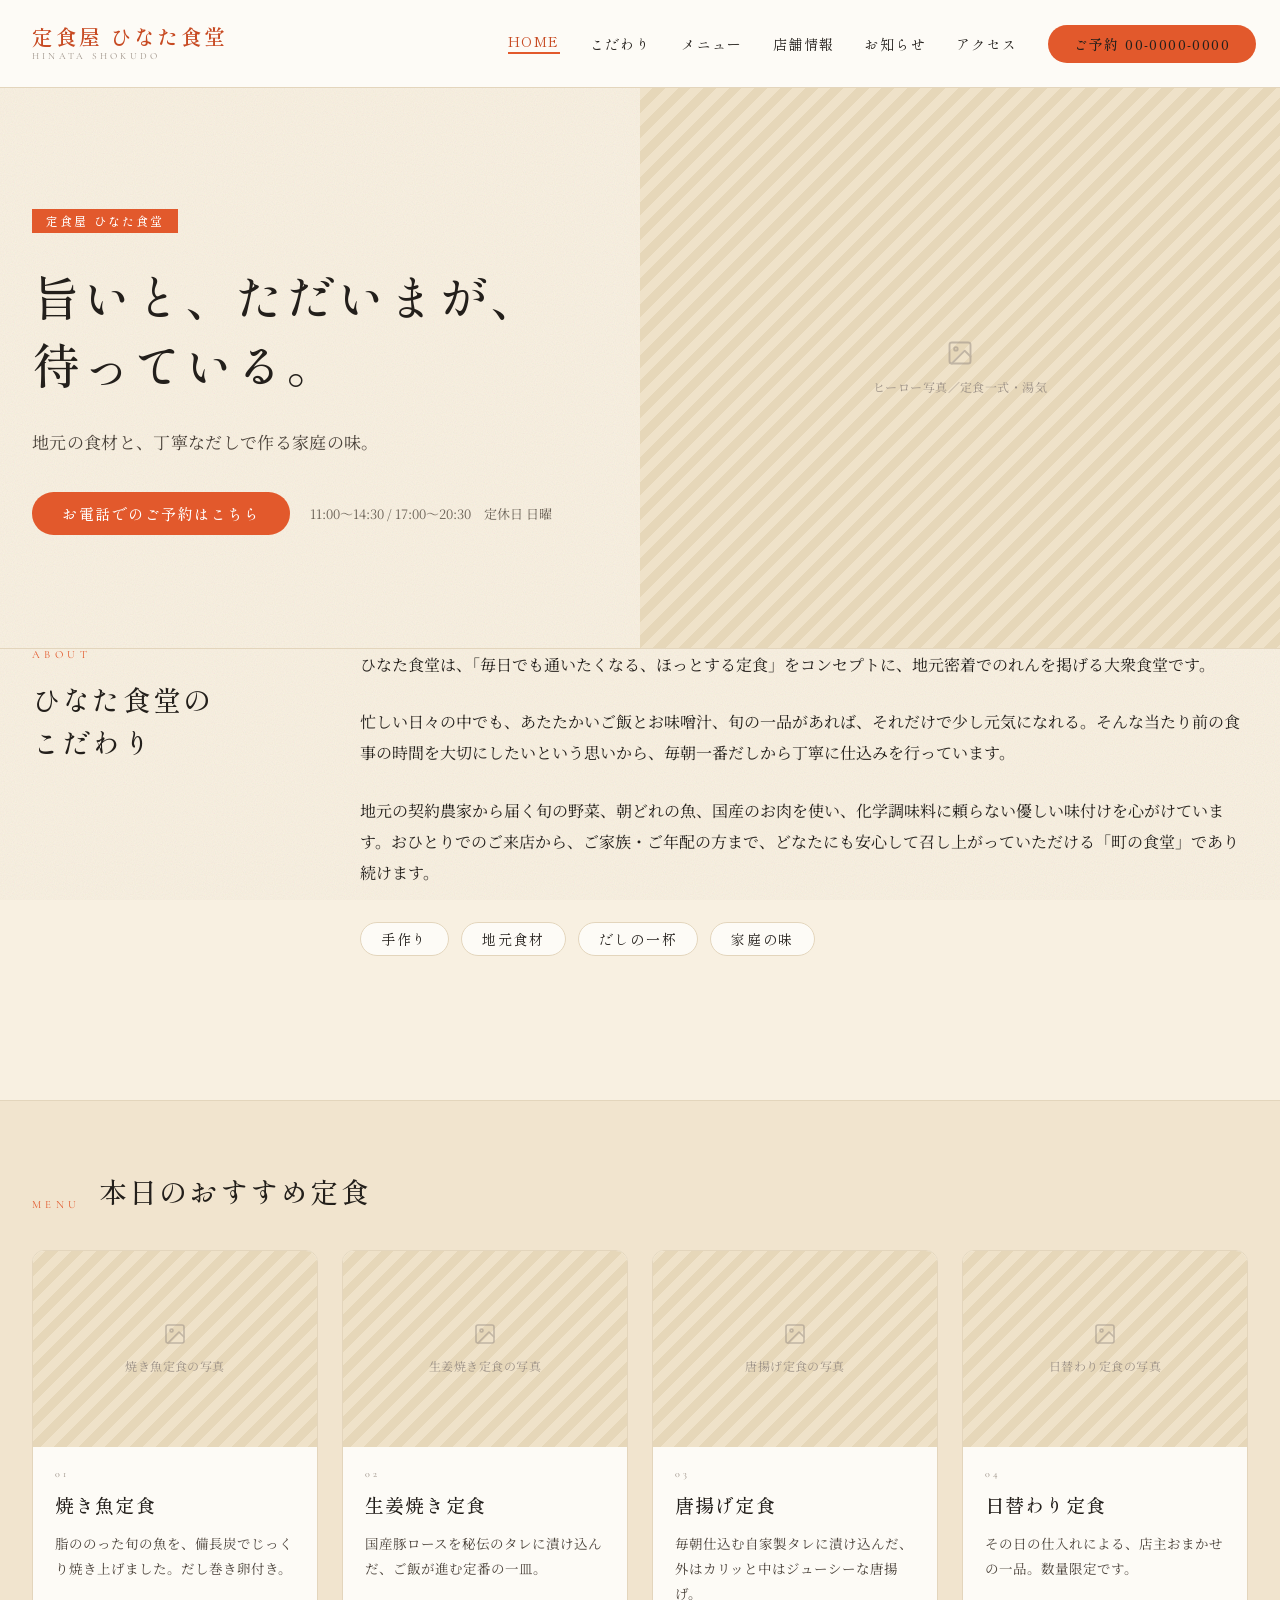
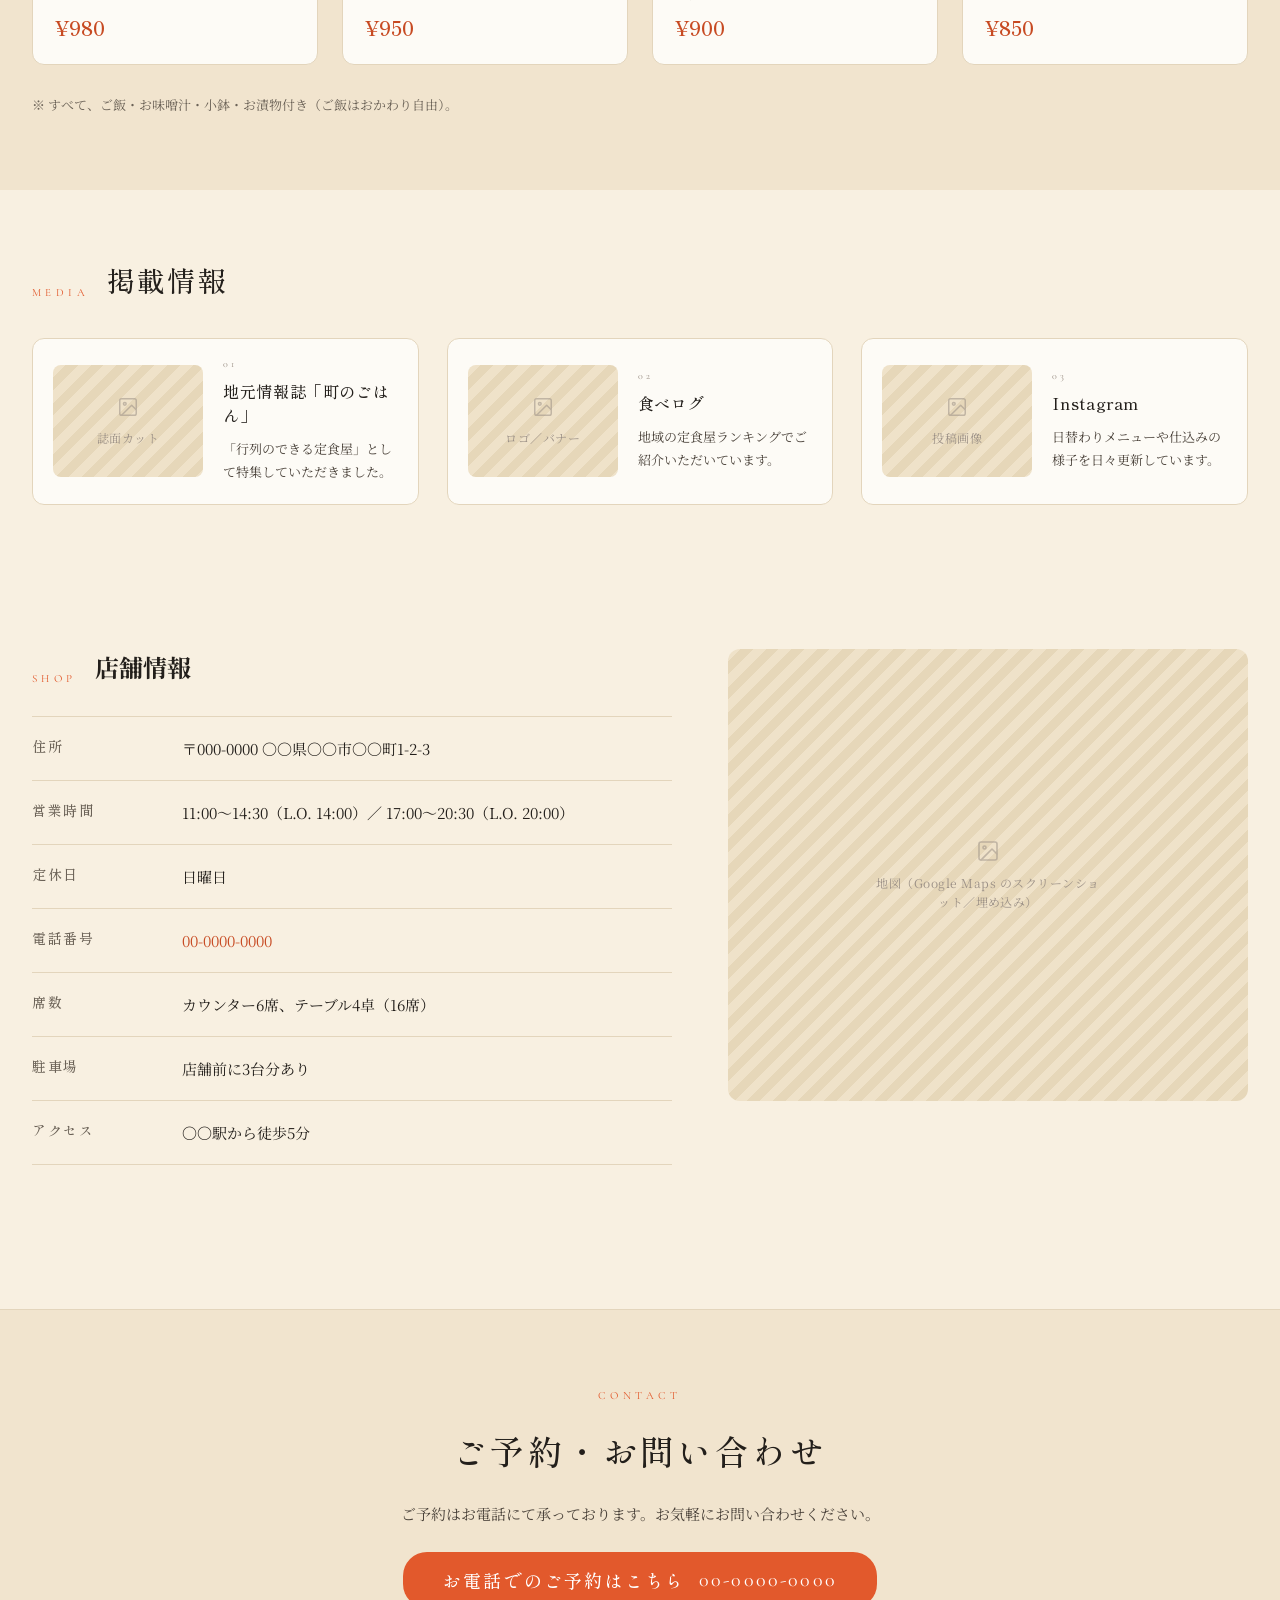
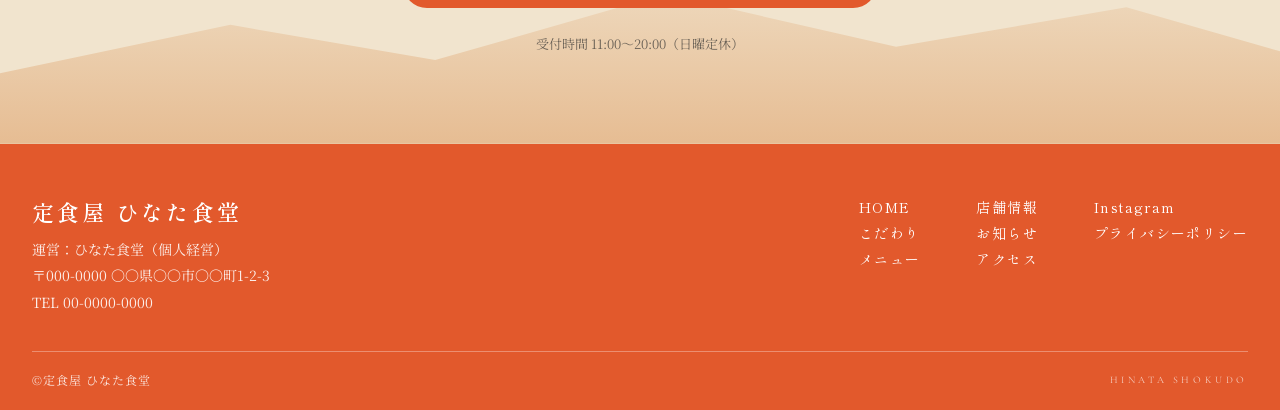
==== index.html @ b13a853c "Add mobile responsive header and layout per DESIGN.md §6 Implement the fixed split mobile header (ha" ====
<!DOCTYPE html>
<html lang="ja">
<head>
<meta charset="utf-8">
<meta name="viewport" content="width=device-width, initial-scale=1">
<title>定食屋 ひなた食堂 - 毎日食べたい、ほっとする定食</title>
<meta name="description" content="地元の旬の食材と丁寧に取っただしで作る、昔ながらの家庭料理の定食屋です。焼き魚・生姜焼き・唐揚げなど日替わりの定食をご用意し、ランチからディナーまで地域の皆様に愛される食堂を目指しています。">
<meta property="og:title" content="定食屋 ひなた食堂 - 毎日食べたい、ほっとする定食">
<meta property="og:description" content="地元食材とだしにこだわった、家庭の味の定食屋。今日も元気に営業中です。">
<link rel="preconnect" href="https://fonts.googleapis.com">
<link rel="preconnect" href="https://fonts.gstatic.com" crossorigin>
<link href="https://fonts.googleapis.com/css2?family=Shippori+Mincho:wght@400;500;600;700&family=Noto+Serif+JP:wght@300;400;500;600&family=Cormorant+Garamond:ital,wght@0,300;0,400;0,500;1,400&display=swap" rel="stylesheet">
<link rel="stylesheet" href="styles.css">
</head>
<body>
<div class="texture" aria-hidden="true"></div>
<div class="page">

  <header class="site-header">
    <div class="brand">
      <span class="brand__name">定食屋 ひなた食堂</span>
      <span class="brand__romaji">HINATA SHOKUDO</span>
    </div>
    <nav class="main-nav" aria-label="グローバルナビゲーション">
      <a href="index.html" class="is-active" aria-current="page">HOME</a>
      <a href="kodawari.html">こだわり</a>
      <a href="menu.html">メニュー</a>
      <a href="shop.html">店舗情報</a>
      <a href="news.html">お知らせ</a>
      <a href="shop.html#access">アクセス</a>
      <a href="tel:00-0000-0000" class="btn-reserve">ご予約 00-0000-0000</a>
    </nav>
  </header>

  <div class="mobile-header">
    <div class="mobile-header__brand">
      <span class="mobile-header__brand-name">定食屋 ひなた食堂</span>
    </div>
    <div class="mobile-header__bar">
      <button type="button" class="menu-toggle" aria-expanded="false" aria-controls="mobile-nav">
        <span class="menu-toggle__icon" aria-hidden="true"><span></span><span></span><span></span></span>
        <span class="menu-toggle__label">メニュー</span>
      </button>
      <a href="tel:00-0000-0000" class="mobile-reserve">
        <svg class="mobile-reserve__icon" aria-hidden="true" width="18" height="18" viewBox="0 0 24 24" fill="none" stroke="currentColor" stroke-width="1.6" stroke-linecap="round" stroke-linejoin="round"><path d="M6 2v7a2 2 0 0 0 4 0V2M8 9v13M16 2c-1.2 1.6-1.8 3.4-1.8 5.5S14.8 11 16 12v10"/></svg>
        <span>ご予約</span>
      </a>
    </div>
  </div>
  <nav id="mobile-nav" class="mobile-nav" aria-label="モバイルナビゲーション" hidden>
    <a href="index.html" class="is-active" aria-current="page">HOME</a>
    <a href="kodawari.html">こだわり</a>
    <a href="menu.html">メニュー</a>
    <a href="shop.html">店舗情報</a>
    <a href="news.html">お知らせ</a>
    <a href="shop.html#access">アクセス</a>
    <a href="tel:00-0000-0000" class="mobile-nav__tel">お電話でのご予約<span>00-0000-0000</span></a>
  </nav>
  <div class="mobile-nav-backdrop"></div>

  <section class="home-hero">
    <div class="home-hero__content">
      <span class="home-hero__badge">定食屋 ひなた食堂</span>
      <h1 class="home-hero__title">旨いと、ただいまが、<br>待っている。</h1>
      <p class="home-hero__lead">地元の食材と、丁寧なだしで作る家庭の味。</p>
      <div class="home-hero__actions">
        <a href="tel:00-0000-0000" class="btn-pill">お電話でのご予約はこちら</a>
        <span class="home-hero__hours">11:00〜14:30 / 17:00〜20:30　定休日 日曜</span>
      </div>
    </div>
    <div class="home-hero__media">
      <div class="img-slot" role="img" aria-label="ヒーロー写真／定食一式・湯気">
        <svg width="28" height="28" viewBox="0 0 24 24" fill="none" stroke="currentColor" stroke-width="1.6" stroke-linecap="round" stroke-linejoin="round"><rect x="3" y="3" width="18" height="18" rx="2"/><circle cx="8.5" cy="8.5" r="1.5"/><path d="m21 15-5-5L5 21"/></svg>
        <span class="img-slot__caption">ヒーロー写真／定食一式・湯気</span>
      </div>
    </div>
  </section>

  <main>
    <section class="section--plain section--top" aria-labelledby="about-heading" style="border-top:1px solid var(--color-border)">
      <div class="concept concept--home">
        <div class="concept__aside">
          <span class="eyebrow">ABOUT</span>
          <h2 id="about-heading">ひなた食堂の<br>こだわり</h2>
        </div>
        <div class="concept__body">
          <p>ひなた食堂は、「毎日でも通いたくなる、ほっとする定食」をコンセプトに、地元密着でのれんを掲げる大衆食堂です。</p>
          <p>忙しい日々の中でも、あたたかいご飯とお味噌汁、旬の一品があれば、それだけで少し元気になれる。そんな当たり前の食事の時間を大切にしたいという思いから、毎朝一番だしから丁寧に仕込みを行っています。</p>
          <p>地元の契約農家から届く旬の野菜、朝どれの魚、国産のお肉を使い、化学調味料に頼らない優しい味付けを心がけています。おひとりでのご来店から、ご家族・ご年配の方まで、どなたにも安心して召し上がっていただける「町の食堂」であり続けます。</p>
          <div class="tag-row">
            <span class="tag">手作り</span>
            <span class="tag">地元食材</span>
            <span class="tag">だしの一杯</span>
            <span class="tag">家庭の味</span>
          </div>
        </div>
      </div>
    </section>

    <section class="section--band" aria-labelledby="menu-heading">
      <div class="section-head">
        <div class="section-head__label-group">
          <span class="eyebrow">MENU</span>
          <h2 id="menu-heading">本日のおすすめ定食</h2>
        </div>
      </div>
      <div class="promo-grid">
        <article class="promo-card">
          <div class="promo-card__media">
            <div class="img-slot" role="img" aria-label="焼き魚定食の写真">
              <svg width="24" height="24" viewBox="0 0 24 24" fill="none" stroke="currentColor" stroke-width="1.6" stroke-linecap="round" stroke-linejoin="round"><rect x="3" y="3" width="18" height="18" rx="2"/><circle cx="8.5" cy="8.5" r="1.5"/><path d="m21 15-5-5L5 21"/></svg>
              <span class="img-slot__caption">焼き魚定食の写真</span>
            </div>
          </div>
          <div class="promo-card__body">
            <span class="promo-card__no">01</span>
            <h3 class="promo-card__name">焼き魚定食</h3>
            <p class="promo-card__desc">脂ののった旬の魚を、備長炭でじっくり焼き上げました。だし巻き卵付き。</p>
            <span class="promo-card__price">¥980</span>
          </div>
        </article>
        <article class="promo-card">
          <div class="promo-card__media">
            <div class="img-slot" role="img" aria-label="生姜焼き定食の写真">
              <svg width="24" height="24" viewBox="0 0 24 24" fill="none" stroke="currentColor" stroke-width="1.6" stroke-linecap="round" stroke-linejoin="round"><rect x="3" y="3" width="18" height="18" rx="2"/><circle cx="8.5" cy="8.5" r="1.5"/><path d="m21 15-5-5L5 21"/></svg>
              <span class="img-slot__caption">生姜焼き定食の写真</span>
            </div>
          </div>
          <div class="promo-card__body">
            <span class="promo-card__no">02</span>
            <h3 class="promo-card__name">生姜焼き定食</h3>
            <p class="promo-card__desc">国産豚ロースを秘伝のタレに漬け込んだ、ご飯が進む定番の一皿。</p>
            <span class="promo-card__price">¥950</span>
          </div>
        </article>
        <article class="promo-card">
          <div class="promo-card__media">
            <div class="img-slot" role="img" aria-label="唐揚げ定食の写真">
              <svg width="24" height="24" viewBox="0 0 24 24" fill="none" stroke="currentColor" stroke-width="1.6" stroke-linecap="round" stroke-linejoin="round"><rect x="3" y="3" width="18" height="18" rx="2"/><circle cx="8.5" cy="8.5" r="1.5"/><path d="m21 15-5-5L5 21"/></svg>
              <span class="img-slot__caption">唐揚げ定食の写真</span>
            </div>
          </div>
          <div class="promo-card__body">
            <span class="promo-card__no">03</span>
            <h3 class="promo-card__name">唐揚げ定食</h3>
            <p class="promo-card__desc">毎朝仕込む自家製タレに漬け込んだ、外はカリッと中はジューシーな唐揚げ。</p>
            <span class="promo-card__price">¥900</span>
          </div>
        </article>
        <article class="promo-card">
          <div class="promo-card__media">
            <div class="img-slot" role="img" aria-label="日替わり定食の写真">
              <svg width="24" height="24" viewBox="0 0 24 24" fill="none" stroke="currentColor" stroke-width="1.6" stroke-linecap="round" stroke-linejoin="round"><rect x="3" y="3" width="18" height="18" rx="2"/><circle cx="8.5" cy="8.5" r="1.5"/><path d="m21 15-5-5L5 21"/></svg>
              <span class="img-slot__caption">日替わり定食の写真</span>
            </div>
          </div>
          <div class="promo-card__body">
            <span class="promo-card__no">04</span>
            <h3 class="promo-card__name">日替わり定食</h3>
            <p class="promo-card__desc">その日の仕入れによる、店主おまかせの一品。数量限定です。</p>
            <span class="promo-card__price">¥850</span>
          </div>
        </article>
      </div>
      <p class="note">※ すべて、ご飯・お味噌汁・小鉢・お漬物付き（ご飯はおかわり自由）。</p>
    </section>

    <section id="media" class="section--plain" aria-labelledby="media-heading">
      <div class="section-head">
        <div class="section-head__label-group">
          <span class="eyebrow">MEDIA</span>
          <h2 id="media-heading">掲載情報</h2>
        </div>
      </div>
      <div class="media-grid">
        <a href="https://example.com" class="media-card">
          <div class="media-card__thumb">
            <div class="img-slot" role="img" aria-label="誌面カット">
              <svg width="22" height="22" viewBox="0 0 24 24" fill="none" stroke="currentColor" stroke-width="1.6" stroke-linecap="round" stroke-linejoin="round"><rect x="3" y="3" width="18" height="18" rx="2"/><circle cx="8.5" cy="8.5" r="1.5"/><path d="m21 15-5-5L5 21"/></svg>
              <span class="img-slot__caption">誌面カット</span>
            </div>
          </div>
          <div class="media-card__body">
            <span class="media-card__no">01</span>
            <h3 class="media-card__title">地元情報誌「町のごはん」</h3>
            <p class="media-card__desc">「行列のできる定食屋」として特集していただきました。</p>
          </div>
        </a>
        <a href="https://tabelog.com" class="media-card">
          <div class="media-card__thumb">
            <div class="img-slot" role="img" aria-label="ロゴ／バナー">
              <svg width="22" height="22" viewBox="0 0 24 24" fill="none" stroke="currentColor" stroke-width="1.6" stroke-linecap="round" stroke-linejoin="round"><rect x="3" y="3" width="18" height="18" rx="2"/><circle cx="8.5" cy="8.5" r="1.5"/><path d="m21 15-5-5L5 21"/></svg>
              <span class="img-slot__caption">ロゴ／バナー</span>
            </div>
          </div>
          <div class="media-card__body">
            <span class="media-card__no">02</span>
            <h3 class="media-card__title">食べログ</h3>
            <p class="media-card__desc">地域の定食屋ランキングでご紹介いただいています。</p>
          </div>
        </a>
        <a href="https://instagram.com" class="media-card">
          <div class="media-card__thumb">
            <div class="img-slot" role="img" aria-label="投稿画像">
              <svg width="22" height="22" viewBox="0 0 24 24" fill="none" stroke="currentColor" stroke-width="1.6" stroke-linecap="round" stroke-linejoin="round"><rect x="3" y="3" width="18" height="18" rx="2"/><circle cx="8.5" cy="8.5" r="1.5"/><path d="m21 15-5-5L5 21"/></svg>
              <span class="img-slot__caption">投稿画像</span>
            </div>
          </div>
          <div class="media-card__body">
            <span class="media-card__no">03</span>
            <h3 class="media-card__title">Instagram</h3>
            <p class="media-card__desc">日替わりメニューや仕込みの様子を日々更新しています。</p>
          </div>
        </a>
      </div>
    </section>

    <section id="shop" class="section--plain" aria-labelledby="shop-heading">
      <div class="info-section">
        <div class="info-section__col">
          <div class="section-head__label-group">
            <span class="eyebrow">SHOP</span>
            <h2 id="shop-heading">店舗情報</h2>
          </div>
          <dl class="info-table">
            <dt>住所</dt>
            <dd>〒000-0000 〇〇県〇〇市〇〇町1-2-3</dd>
            <dt>営業時間</dt>
            <dd>11:00〜14:30（L.O. 14:00）／ 17:00〜20:30（L.O. 20:00）</dd>
            <dt>定休日</dt>
            <dd>日曜日</dd>
            <dt>電話番号</dt>
            <dd><a href="tel:00-0000-0000">00-0000-0000</a></dd>
            <dt>席数</dt>
            <dd>カウンター6席、テーブル4卓（16席）</dd>
            <dt>駐車場</dt>
            <dd>店舗前に3台分あり</dd>
            <dt>アクセス</dt>
            <dd>〇〇駅から徒歩5分</dd>
          </dl>
        </div>
        <div id="access" class="access-map access-map--home">
          <div class="img-slot" role="img" aria-label="地図（Google Maps のスクリーンショット／埋め込み）">
            <svg width="24" height="24" viewBox="0 0 24 24" fill="none" stroke="currentColor" stroke-width="1.6" stroke-linecap="round" stroke-linejoin="round"><rect x="3" y="3" width="18" height="18" rx="2"/><circle cx="8.5" cy="8.5" r="1.5"/><path d="m21 15-5-5L5 21"/></svg>
            <span class="img-slot__caption">地図（Google Maps のスクリーンショット／埋め込み）</span>
          </div>
        </div>
      </div>
    </section>

    <section class="contact-section" aria-labelledby="contact-heading">
      <div class="contact-section__ridge"></div>
      <div class="contact-section__inner">
        <span class="eyebrow">CONTACT</span>
        <h2 id="contact-heading">ご予約・お問い合わせ</h2>
        <p>ご予約はお電話にて承っております。お気軽にお問い合わせください。</p>
        <a href="tel:00-0000-0000" class="btn-call">お電話でのご予約はこちら<span>00-0000-0000</span></a>
        <span class="contact-section__hours">受付時間 11:00〜20:00（日曜定休）</span>
      </div>
    </section>
  </main>

  <footer class="site-footer">
    <div class="site-footer__top">
      <div class="site-footer__brand">
        <span class="site-footer__brand-name">定食屋 ひなた食堂</span>
        <p class="site-footer__address">運営：ひなた食堂（個人経営）<br>〒000-0000 〇〇県〇〇市〇〇町1-2-3<br>TEL 00-0000-0000</p>
      </div>
      <div class="site-footer__nav-group">
        <nav class="site-footer__nav" aria-label="フッターナビゲーション1">
          <a href="index.html">HOME</a>
          <a href="kodawari.html">こだわり</a>
          <a href="menu.html">メニュー</a>
        </nav>
        <nav class="site-footer__nav" aria-label="フッターナビゲーション2">
          <a href="shop.html">店舗情報</a>
          <a href="news.html">お知らせ</a>
          <a href="shop.html#access">アクセス</a>
        </nav>
        <nav class="site-footer__nav" aria-label="フッターナビゲーション3">
          <a href="https://instagram.com/hinata_shokudo">Instagram</a>
          <a href="privacy-policy.html">プライバシーポリシー</a>
        </nav>
      </div>
    </div>
    <div class="site-footer__bottom">
      <span class="site-footer__copyright">©定食屋 ひなた食堂</span>
      <span class="site-footer__romaji">HINATA SHOKUDO</span>
    </div>
  </footer>

</div>
<script src="script.js" defer></script>
</body>
</html>
---- styles.css ----
:root{
  --color-primary:#E2592C;
  --color-primary-dark:#C74A22;
  --color-secondary:#D98C4A;
  --color-bg:#F1E4CE;
  --color-bg-light:#F8F0E1;
  --color-surface:#FDFBF6;
  --color-text:#231F1B;
  --color-text-body:#4a423a;
  --color-text-muted:#6b6257;
  --color-text-faint:#9C9187;
  --color-border:#E3D5BC;
  --font-mincho:"Shippori Mincho","Noto Serif JP","Hiragino Mincho ProN",serif;
  --font-serif:"Noto Serif JP","Hiragino Mincho ProN",serif;
  --font-garamond:"Cormorant Garamond","EB Garamond",serif;
}
*{box-sizing:border-box}
html{-webkit-text-size-adjust:100%}
body{
  margin:0;
  background:var(--color-bg-light);
  font-family:var(--font-serif);
  color:var(--color-text);
  -webkit-font-smoothing:antialiased;
}
a{color:var(--color-primary-dark);text-decoration:none}
a:hover{color:var(--color-primary)}
img{max-width:100%;display:block}
h1,h2,h3,p,dl,dd{margin:0}

.texture{
  position:fixed;
  inset:0;
  z-index:0;
  opacity:.4;
  pointer-events:none;
  mix-blend-mode:multiply;
  background-image:url('data:image/svg+xml;utf8,<svg xmlns=%22http://www.w3.org/2000/svg%22 width=%22140%22 height=%22140%22><filter id=%22n%22><feTurbulence type=%22fractalNoise%22 baseFrequency=%220.9%22 numOctaves=%222%22/></filter><rect width=%22140%22 height=%22140%22 filter=%22url(%23n)%22 opacity=%220.26%22/></svg>');
}
.page{position:relative;z-index:1}

/* ── Image placeholder ─────────────────────────────────────────── */
.img-slot{
  position:relative;
  width:100%;
  height:100%;
  display:flex;
  flex-direction:column;
  align-items:center;
  justify-content:center;
  gap:10px;
  text-align:center;
  padding:16px;
  background:repeating-linear-gradient(135deg,#EFE2C9 0 9px,#E6D7B9 9px 18px);
  color:var(--color-text-faint);
}
.img-slot svg{opacity:.55}
.img-slot__caption{
  font:400 12px/1.6 var(--font-serif);
  letter-spacing:.04em;
  max-width:230px;
}
.img-slot--dark{color:rgba(255,255,255,.92)}
.img-slot--dark .img-slot__caption{color:rgba(255,255,255,.92)}

/* ── Header ─────────────────────────────────────────────────────── */
.site-header{
  position:relative;
  display:flex;
  align-items:center;
  justify-content:space-between;
  min-height:88px;
  padding:14px 24px 14px 32px;
  background:var(--color-surface);
  border-bottom:1px solid var(--color-border);
  flex-wrap:wrap;
  gap:16px;
}
.brand{display:flex;flex-direction:column;gap:5px}
.brand__name{font:600 21px/1 var(--font-mincho);color:var(--color-primary-dark);letter-spacing:.12em}
.brand__romaji{font:400 9.5px/1 var(--font-garamond);color:var(--color-text-faint);letter-spacing:.34em}

.main-nav{
  display:flex;
  align-items:center;
  flex-wrap:wrap;
  gap:22px 30px;
  font:400 14px/1 var(--font-mincho);
  color:var(--color-text);
  letter-spacing:.1em;
}
.main-nav a{color:var(--color-text)}
.main-nav a.is-active{
  color:var(--color-primary-dark);
  padding-bottom:4px;
  border-bottom:2px solid var(--color-primary);
}
.btn-reserve{
  display:inline-flex;
  align-items:center;
  padding:12px 26px;
  border-radius:24px;
  background:var(--color-primary);
  color:#fff;
  font:500 14px/1 var(--font-mincho);
  letter-spacing:.1em;
  transition:background .15s;
}
.btn-reserve:hover{background:var(--color-primary-dark);color:#fff}

/* ── Mobile header (shown only ≤767px; see media query below) ────────
   Split fixed bar: left = surface + hamburger + "メニュー",
   right = primary + fork icon + "ご予約". Logo sits in its own row,
   independent from the split bar, per DESIGN.md §6. ────────────────── */
.mobile-header{display:none}
.mobile-header__brand{
  display:flex;align-items:center;
  height:40px;padding:0 20px;
  background:var(--color-surface);
  border-bottom:1px solid var(--color-border);
}
.mobile-header__brand-name{
  font:600 15px/1 var(--font-mincho);
  color:var(--color-primary-dark);
  letter-spacing:.1em;
}
.mobile-header__bar{
  display:grid;grid-template-columns:1fr 1fr;
  height:56px;
  border-bottom:1px solid var(--color-border);
}
.menu-toggle{
  display:flex;align-items:center;justify-content:center;gap:10px;
  height:100%;border:0;padding:0;
  background:var(--color-surface);
  color:var(--color-text);
  font:400 13.5px/1 var(--font-mincho);letter-spacing:.1em;
  -webkit-tap-highlight-color:transparent;
}
.menu-toggle__icon{display:flex;flex-direction:column;justify-content:space-between;width:20px;height:14px}
.menu-toggle__icon span{display:block;height:2px;width:100%;background:var(--color-text);transition:transform .2s,opacity .2s}
.menu-toggle[aria-expanded="true"] .menu-toggle__icon span:nth-child(1){transform:translateY(6px) rotate(45deg)}
.menu-toggle[aria-expanded="true"] .menu-toggle__icon span:nth-child(2){opacity:0}
.menu-toggle[aria-expanded="true"] .menu-toggle__icon span:nth-child(3){transform:translateY(-6px) rotate(-45deg)}
.mobile-reserve{
  display:flex;align-items:center;justify-content:center;gap:10px;
  height:100%;
  background:var(--color-primary);
  color:#fff;
  font:500 13.5px/1 var(--font-mincho);letter-spacing:.1em;
}
.mobile-reserve__icon{color:#fff}

/* ── Mobile off-canvas nav panel ──────────────────────────────────── */
.mobile-nav{
  display:none;
  position:fixed;left:0;right:0;top:96px;
  z-index:45;
  flex-direction:column;
  max-height:calc(100vh - 96px);
  overflow-y:auto;
  background:var(--color-surface);
  border-bottom:1px solid var(--color-border);
  padding:8px 20px 28px;
}
.mobile-nav:not([hidden]){display:flex}
.mobile-nav a{
  padding:16px 4px;
  border-top:1px solid var(--color-border);
  font:400 16px/1 var(--font-mincho);
  color:var(--color-text);letter-spacing:.08em;
}
.mobile-nav a.is-active{color:var(--color-primary-dark)}
.mobile-nav__tel{
  display:flex;align-items:baseline;gap:10px;
  margin-top:20px;padding:16px 22px !important;
  border-top:0 !important;
  border-radius:24px;
  background:var(--color-primary);color:#fff !important;
  font:500 15px/1 var(--font-mincho) !important;
  justify-content:center;
}
.mobile-nav__tel span{font:400 15px/1 var(--font-garamond)}
.mobile-nav-backdrop{
  display:none;
  position:fixed;inset:0;z-index:44;
  background:rgba(35,31,27,.4);
}
body.nav-open .mobile-nav-backdrop{display:block}
@media (prefers-reduced-motion: reduce){
  .menu-toggle__icon span{transition:none}
}

/* ── Page header / sub-page hero ──────────────────────────────────── */
.page-hero{
  position:relative;
  height:360px;
  overflow:hidden;
  background:var(--color-bg);
}
.page-hero__media{position:absolute;inset:0}
.page-hero__scrim{
  position:absolute;inset:0;pointer-events:none;
  background:linear-gradient(to right,rgba(35,31,27,.58),rgba(35,31,27,.18));
}
.page-hero__content{
  position:relative;
  z-index:1;
  height:100%;
  display:flex;
  flex-direction:column;
  justify-content:flex-end;
  gap:16px;
  padding:0 32px 48px;
}
.breadcrumb{
  display:flex;align-items:center;gap:10px;
  font:400 12px/1 var(--font-serif);
  color:rgba(255,255,255,.85);
  letter-spacing:.08em;
}
.breadcrumb a{color:rgba(255,255,255,.85)}
.breadcrumb a:hover{color:#fff}
.page-hero__eyebrow{
  font:400 11px/1 var(--font-garamond);
  color:#fff;
  letter-spacing:.42em;
}
.page-hero__title{
  font:500 clamp(30px,5vw,46px)/1.4 var(--font-mincho);
  color:#fff;
  letter-spacing:.08em;
}

/* ── Home hero (split layout) ─────────────────────────────────────── */
.home-hero{
  position:relative;
  display:grid;
  grid-template-columns:1fr 1fr;
  min-height:560px;
}
.home-hero__content{
  padding:88px 56px 80px 32px;
  display:flex;
  flex-direction:column;
  justify-content:center;
  gap:28px;
}
.home-hero__badge{
  display:inline-flex;
  align-self:flex-start;
  padding:6px 14px;
  background:var(--color-primary);
  color:#fff;
  font:500 12px/1 var(--font-mincho);
  letter-spacing:.18em;
}
.home-hero__title{
  font:500 clamp(30px,4.2vw,48px)/1.42 var(--font-mincho);
  color:var(--color-text);
  letter-spacing:.06em;
}
.home-hero__lead{font:400 17px/1.9 var(--font-serif);color:var(--color-text-body);letter-spacing:.02em}
.home-hero__actions{display:flex;align-items:center;flex-wrap:wrap;gap:20px;padding-top:6px}
.home-hero__hours{font:400 13px/1.8 var(--font-serif);color:var(--color-text-muted)}
.home-hero__media{position:relative;min-height:320px}
.btn-pill{
  display:inline-flex;align-items:center;
  padding:14px 30px;border-radius:24px;
  background:var(--color-primary);color:#fff;
  font:500 15px/1 var(--font-mincho);letter-spacing:.1em;
  transition:background .15s;
}
.btn-pill:hover{background:var(--color-primary-dark);color:#fff}

/* ── Shared section layout ────────────────────────────────────────── */
.section{padding:72px 32px 0;max-width:1440px;margin:0 auto}
.section--band{
  margin-top:72px;
  padding:72px 32px;
  background:var(--color-bg);
  border-top:1px solid var(--color-border);
}
.section--plain{padding:72px 32px;max-width:1440px;margin:0 auto}
.section--plain.section--top{padding-top:0}
.section-head{
  display:flex;
  align-items:flex-end;
  justify-content:space-between;
  flex-wrap:wrap;
  gap:16px 24px;
  margin:0 0 40px;
}
.section-head__label-group{display:flex;align-items:flex-end;gap:18px;flex-wrap:wrap}
.eyebrow{
  font:400 11px/1 var(--font-garamond);
  color:var(--color-primary);
  letter-spacing:.4em;
}
.section-head h2{
  font:500 28px/1.3 var(--font-mincho);
  color:var(--color-text);
  letter-spacing:.08em;
}
.section-head__note{font:400 13px/1.8 var(--font-serif);color:var(--color-text-muted)}
.note{margin:28px 0 0;font:400 13px/1.9 var(--font-serif);color:var(--color-text-muted)}

.tag-row{display:flex;flex-wrap:wrap;gap:12px;padding-top:8px}
.tag{
  padding:9px 20px;
  border:1px solid var(--color-border);
  border-radius:24px;
  background:var(--color-surface);
  font:400 14px/1 var(--font-mincho);
  color:var(--color-text);
  letter-spacing:.12em;
}

/* ── Menu cards (horizontal, used on the Menu page) ───────────────── */
.menu-grid{
  display:grid;
  grid-template-columns:repeat(2,1fr);
  gap:32px 28px;
  padding-bottom:56px;
}
.menu-card{
  display:grid;
  grid-template-columns:260px 1fr;
  gap:24px;
  align-items:center;
  padding:22px;
  background:var(--color-surface);
  border:1px solid var(--color-border);
  border-radius:12px;
}
.menu-card__media{position:relative;height:210px;border-radius:8px;overflow:hidden}
.menu-card__body{display:flex;flex-direction:column;gap:12px}
.menu-card__no{font:400 10px/1 var(--font-garamond);color:var(--color-text-faint);letter-spacing:.3em}
.menu-card__name{font:500 21px/1.5 var(--font-mincho);color:var(--color-text);letter-spacing:.06em}
.menu-card__desc{font:400 14.5px/1.9 var(--font-serif);color:var(--color-text-body)}
.menu-card__price{font:600 24px/1 var(--font-mincho);color:var(--color-primary-dark)}

/* ── Promo cards (vertical, used on the Home page) ────────────────── */
.promo-grid{display:grid;grid-template-columns:repeat(4,1fr);gap:24px}
.promo-card{
  display:flex;flex-direction:column;
  background:var(--color-surface);
  border:1px solid var(--color-border);
  border-radius:12px;
  overflow:hidden;
}
.promo-card__media{position:relative;height:196px}
.promo-card__body{padding:22px 22px 26px;display:flex;flex-direction:column;gap:12px;flex:1}
.promo-card__no{font:400 10px/1 var(--font-garamond);color:var(--color-text-faint);letter-spacing:.3em}
.promo-card__name{font:500 19px/1.5 var(--font-mincho);color:var(--color-text);letter-spacing:.06em}
.promo-card__desc{font:400 13.5px/1.85 var(--font-serif);color:var(--color-text-body);flex:1}
.promo-card__price{font:600 20px/1 var(--font-mincho);color:var(--color-primary-dark)}

/* ── Media / press cards (Home #media) ────────────────────────────── */
.media-grid{display:grid;grid-template-columns:repeat(3,1fr);gap:28px}
.media-card{
  display:grid;grid-template-columns:150px 1fr;gap:20px;align-items:center;
  padding:20px;background:var(--color-surface);border:1px solid var(--color-border);
  border-radius:12px;color:var(--color-text);transition:border-color .15s;
}
.media-card:hover{border-color:var(--color-primary);color:var(--color-text)}
.media-card__thumb{position:relative;height:112px;border-radius:8px;overflow:hidden}
.media-card__body{display:flex;flex-direction:column;gap:10px}
.media-card__no{font:400 10px/1 var(--font-garamond);color:var(--color-text-faint);letter-spacing:.3em}
.media-card__title{font:500 16px/1.5 var(--font-mincho);letter-spacing:.04em;color:var(--color-text)}
.media-card__desc{font:400 13px/1.8 var(--font-serif);color:var(--color-text-body)}

/* ── A la carte (Menu page) ───────────────────────────────────────── */
.alacarte{display:grid;grid-template-columns:1fr 400px;gap:56px;align-items:start}
.alacarte__list{display:flex;flex-direction:column;gap:32px}
.price-list{display:grid;grid-template-columns:1fr auto;column-gap:24px}
.price-list dt,.price-list dd{
  padding:15px 0;border-top:1px solid var(--color-border);
  font:400 16px/1.6 var(--font-mincho);letter-spacing:.06em;
}
.price-list dt{color:var(--color-text)}
.price-list dd{font-weight:600;color:var(--color-primary-dark)}
.price-list dt:last-of-type,.price-list dd:last-of-type{border-bottom:1px solid var(--color-border)}
.alacarte__media{position:relative;height:440px;border-radius:12px;overflow:hidden}

/* ── Concept (Kodawari) ───────────────────────────────────────────── */
.concept{display:grid;grid-template-columns:360px 1fr;gap:56px}
.concept--home{grid-template-columns:280px 1fr;gap:48px}
.concept__aside{display:flex;flex-direction:column;gap:18px}
.concept__aside h2{font:500 28px/1.55 var(--font-mincho);color:var(--color-text);letter-spacing:.08em}
.concept__divider{width:56px;height:2px;background:var(--color-primary)}
.concept__body{display:flex;flex-direction:column;gap:26px;max-width:900px}
.concept__body p{font:400 16px/1.95 var(--font-serif);color:var(--color-text)}

/* ── Care / three commitments (Kodawari) ──────────────────────────── */
.care-grid{display:grid;grid-template-columns:repeat(3,1fr);gap:32px}
.care-card{display:flex;flex-direction:column;gap:20px}
.care-card__media{position:relative;height:280px;border-radius:12px;overflow:hidden}
.care-card__head{display:flex;align-items:baseline;gap:14px}
.care-card__no{font:400 12px/1 var(--font-garamond);color:var(--color-primary);letter-spacing:.28em}
.care-card__title{font:500 21px/1.5 var(--font-mincho);color:var(--color-text);letter-spacing:.06em}
.care-card__desc{font:400 14.5px/1.9 var(--font-serif);color:var(--color-text-body)}

/* ── Owner message (Kodawari) ─────────────────────────────────────── */
.owner-section{display:grid;grid-template-columns:560px 1fr;gap:72px;align-items:center}
.owner-section__media{position:relative;height:520px;border-radius:12px;overflow:hidden}
.owner-section__body{display:flex;flex-direction:column;gap:28px}
.owner-section__body h2{font:500 30px/1.6 var(--font-mincho);color:var(--color-text);letter-spacing:.08em}
.owner-section__body p{font:400 16px/1.95 var(--font-serif);color:var(--color-text)}
.owner-section__signature{font:400 14px/1 var(--font-mincho);color:var(--color-text-muted);letter-spacing:.14em}

/* ── Shop info table + photos ──────────────────────────────────────── */
.info-section{display:grid;grid-template-columns:1fr 520px;gap:56px;align-items:start}
.info-section__col{display:flex;flex-direction:column;gap:32px}
.info-table{display:grid;grid-template-columns:150px 1fr}
.info-table dt{
  padding:18px 0;border-top:1px solid var(--color-border);
  font:500 14px/1.7 var(--font-mincho);color:var(--color-text-muted);letter-spacing:.12em;
}
.info-table dd{
  padding:18px 0;border-top:1px solid var(--color-border);
  font:400 15px/1.8 var(--font-serif);color:var(--color-text);
}
.info-table dt:last-of-type,.info-table dd:last-of-type{border-bottom:1px solid var(--color-border)}
.photo-grid{display:grid;grid-template-columns:1fr 1fr;gap:16px}
.photo-tile{position:relative;height:250px;border-radius:12px;overflow:hidden}
.photo-tile--wide{grid-column:1 / -1}

/* ── Access (Shop page) ───────────────────────────────────────────── */
.access-grid{display:grid;grid-template-columns:1fr 420px;gap:56px;align-items:start}
.access-map{position:relative;height:440px;border-radius:12px;overflow:hidden}
.access-map--home{height:452px}
.access-detail{display:flex;flex-direction:column;gap:28px}
.access-detail__item{display:flex;flex-direction:column;gap:14px}
.access-detail__item h3{font:500 18px/1.6 var(--font-mincho);color:var(--color-text);letter-spacing:.08em}
.access-detail__item p{font:400 14.5px/1.9 var(--font-serif);color:var(--color-text-body)}
.access-hours{
  display:flex;flex-direction:column;gap:14px;padding:24px;
  background:var(--color-surface);border:1px solid var(--color-border);border-radius:12px;
}
.access-hours__label{font:500 14px/1 var(--font-mincho);color:var(--color-primary-dark);letter-spacing:.14em}
.access-hours p{font:400 14.5px/1.9 var(--font-serif);color:var(--color-text)}

/* ── News ──────────────────────────────────────────────────────────── */
.filter-tags{display:flex;align-items:center;flex-wrap:wrap;gap:12px;margin:0 0 40px}
.filter-tag{
  padding:9px 22px;border-radius:24px;border:1px solid var(--color-border);
  background:var(--color-surface);font:400 13.5px/1 var(--font-mincho);
  color:var(--color-text);letter-spacing:.12em;
}
.filter-tag.is-active{background:var(--color-primary);border-color:var(--color-primary);color:#fff}
.featured-article{
  display:grid;grid-template-columns:480px 1fr;gap:44px;align-items:center;
  margin:0 0 56px;padding:28px;background:var(--color-surface);
  border:1px solid var(--color-border);border-radius:12px;
}
.featured-article__media{position:relative;height:300px;border-radius:8px;overflow:hidden}
.featured-article__body{display:flex;flex-direction:column;gap:18px}
.featured-article__meta{display:flex;align-items:center;gap:16px}
.featured-article__date{font:400 12px/1 var(--font-garamond);color:var(--color-text-faint);letter-spacing:.24em}
.featured-article__tag{padding:5px 12px;background:var(--color-primary);color:#fff;font:500 11px/1 var(--font-mincho);letter-spacing:.14em}
.featured-article__title{font:500 26px/1.6 var(--font-mincho);color:var(--color-text);letter-spacing:.06em;word-break:keep-all}
.featured-article__body p{font:400 15px/1.9 var(--font-serif);color:var(--color-text-body)}
.featured-article__link{
  align-self:flex-start;font:500 14px/1 var(--font-mincho);letter-spacing:.14em;
  padding-bottom:6px;border-bottom:1px solid var(--color-primary);
}
.news-list{display:flex;flex-direction:column}
.news-row{
  display:grid;grid-template-columns:110px 130px 1fr auto;gap:20px;align-items:center;
  padding:24px 8px;border-top:1px solid var(--color-border);color:var(--color-text);
  transition:background .15s;
}
.news-row:last-child{border-bottom:1px solid var(--color-border)}
.news-row:hover{background:var(--color-surface);color:var(--color-text)}
.news-row__date{font:400 12px/1 var(--font-garamond);color:var(--color-text-faint);letter-spacing:.24em}
.news-row__tag{
  justify-self:start;padding:5px 12px;border:1px solid var(--color-border);
  font:400 11px/1 var(--font-mincho);color:var(--color-text-muted);letter-spacing:.14em;
}
.news-row__title{font:400 16px/1.7 var(--font-mincho);letter-spacing:.04em}
.news-row__cta{font:400 13px/1 var(--font-garamond);color:var(--color-primary-dark);letter-spacing:.2em}
.pagination{display:flex;align-items:center;justify-content:center;gap:12px;margin:56px 0 0}
.pagination__item{
  width:40px;height:40px;border-radius:50%;display:flex;align-items:center;justify-content:center;
  font:500 14px/1 var(--font-garamond);border:1px solid var(--color-border);
  background:var(--color-surface);color:var(--color-text);transition:border-color .15s;
}
.pagination__item.is-active{background:var(--color-primary);border-color:var(--color-primary);color:#fff}
.pagination__item:hover{border-color:var(--color-primary)}
.pagination__next{margin-left:8px;font:400 12px/1 var(--font-garamond);color:var(--color-text-muted);letter-spacing:.24em}

/* ── Contact ───────────────────────────────────────────────────────── */
.contact-section{
  position:relative;
  margin-top:72px;
  padding:80px 32px 88px;
  background:var(--color-bg);
  border-top:1px solid var(--color-border);
  overflow:hidden;
}
.contact-section__ridge{
  position:absolute;left:0;right:0;bottom:0;height:220px;
  pointer-events:none;
  background:linear-gradient(to top,var(--color-secondary),rgba(241,228,206,0));
  clip-path:polygon(0 68%,18% 46%,34% 62%,52% 32%,70% 56%,88% 38%,100% 58%,100% 100%,0 100%);
  opacity:.45;
}
.contact-section__inner{
  position:relative;
  display:flex;flex-direction:column;align-items:center;gap:24px;text-align:center;
}
.contact-section h2{font:500 clamp(26px,4vw,34px)/1.5 var(--font-mincho);color:var(--color-text);letter-spacing:.1em}
.contact-section p{font:400 15px/1.9 var(--font-serif);color:var(--color-text-body)}
.btn-call{
  display:inline-flex;align-items:center;gap:14px;
  padding:18px 40px;border-radius:24px;
  background:var(--color-primary);color:#fff;
  font:500 18px/1 var(--font-mincho);letter-spacing:.12em;
  transition:background .15s;
}
.btn-call:hover{background:var(--color-primary-dark);color:#fff}
.btn-call span{font:400 20px/1 var(--font-garamond)}
.contact-section__hours{font:400 13px/1.8 var(--font-serif);color:var(--color-text-muted)}

/* ── Footer ───────────────────────────────────────────────────────── */
.site-footer{
  position:relative;
  background:var(--color-primary);
  color:#fff;
  padding:56px 32px 24px;
}
.site-footer__top{
  display:flex;flex-wrap:wrap;gap:40px 48px;justify-content:space-between;
  padding-bottom:36px;
  border-bottom:1px solid rgba(255,255,255,.32);
}
.site-footer__brand{display:flex;flex-direction:column;gap:14px;max-width:360px}
.site-footer__brand-name{font:600 22px/1 var(--font-mincho);letter-spacing:.14em}
.site-footer__address{font:400 14px/1.9 var(--font-serif);color:rgba(255,255,255,.9)}
.site-footer__nav-group{display:flex;flex-wrap:wrap;gap:40px 56px}
.site-footer__nav{display:flex;flex-direction:column;gap:12px;font:400 14px/1 var(--font-mincho);letter-spacing:.1em}
.site-footer__nav a{color:#fff}
.site-footer__bottom{
  display:flex;align-items:center;justify-content:space-between;flex-wrap:wrap;gap:10px;
  padding-top:22px;
}
.site-footer__copyright{font:400 12px/1 var(--font-serif);color:rgba(255,255,255,.85);letter-spacing:.08em}
.site-footer__romaji{font:400 10px/1 var(--font-garamond);color:rgba(255,255,255,.7);letter-spacing:.36em}

/* ── Responsive ───────────────────────────────────────────────────── */
@media (max-width:1023px){
  .site-header{padding:14px 20px}
  .main-nav{gap:14px 20px;font-size:13px}
  .btn-reserve{padding:10px 18px;font-size:13px}
  .section,.contact-section,.section--plain{padding-left:20px;padding-right:20px}
  .section--band{padding-left:20px;padding-right:20px}
  .page-hero__content{padding:0 20px 40px}
  .home-hero{grid-template-columns:1fr}
  .home-hero__content{padding:56px 20px 40px}
  .home-hero__media{height:320px}
  .menu-card{grid-template-columns:1fr}
  .menu-card__media{height:220px}
  .promo-grid{grid-template-columns:repeat(2,1fr)}
  .media-grid{grid-template-columns:1fr}
  .alacarte{grid-template-columns:1fr}
  .alacarte__media{height:280px}
  .concept{grid-template-columns:1fr}
  .care-grid{grid-template-columns:1fr}
  .owner-section{grid-template-columns:1fr}
  .owner-section__media{height:320px}
  .info-section{grid-template-columns:1fr}
  .access-grid{grid-template-columns:1fr}
  .featured-article{grid-template-columns:1fr}
  .news-row{grid-template-columns:1fr;gap:8px;text-align:left}
}
@media (max-width:767px){
  /* Header: swap desktop bar for the fixed split mobile header */
  .site-header{display:none}
  .mobile-header{display:block;position:sticky;top:0;z-index:50}

  .page-hero{height:240px}
  .page-hero__content{padding:0 20px 28px;gap:10px}
  .page-hero__title{font-size:clamp(26px,7vw,32px)}
  .page-hero .img-slot{justify-content:flex-start;padding-top:22px}
  .page-hero .img-slot__caption{font-size:11px}

  .menu-grid{grid-template-columns:1fr}
  .promo-grid{grid-template-columns:1fr}

  /* Menu/promo cards: full-bleed top image, rounded top corners only,
     content stacked below (DESIGN.md §6 カード型メニュー一覧) */
  .menu-card{grid-template-columns:1fr;padding:0;overflow:hidden}
  .menu-card__media{height:200px;border-radius:0}
  .menu-card__body{padding:20px 20px 24px}
  .promo-card__media{height:200px}

  .featured-article{padding:0;overflow:hidden}
  .featured-article__media{height:200px;border-radius:0}
  .featured-article__body{padding:22px 20px 26px}

  .access-map,.access-map--home,.owner-section__media,.alacarte__media{height:260px}
  .care-card__media{height:220px}
  .photo-tile{height:180px}

  .site-footer__top{gap:32px}
  .site-footer__nav-group{gap:32px 40px}
}

@media (max-width:400px){
  .home-hero__title{font-size:26px}
  .contact-section h2{font-size:24px}
}
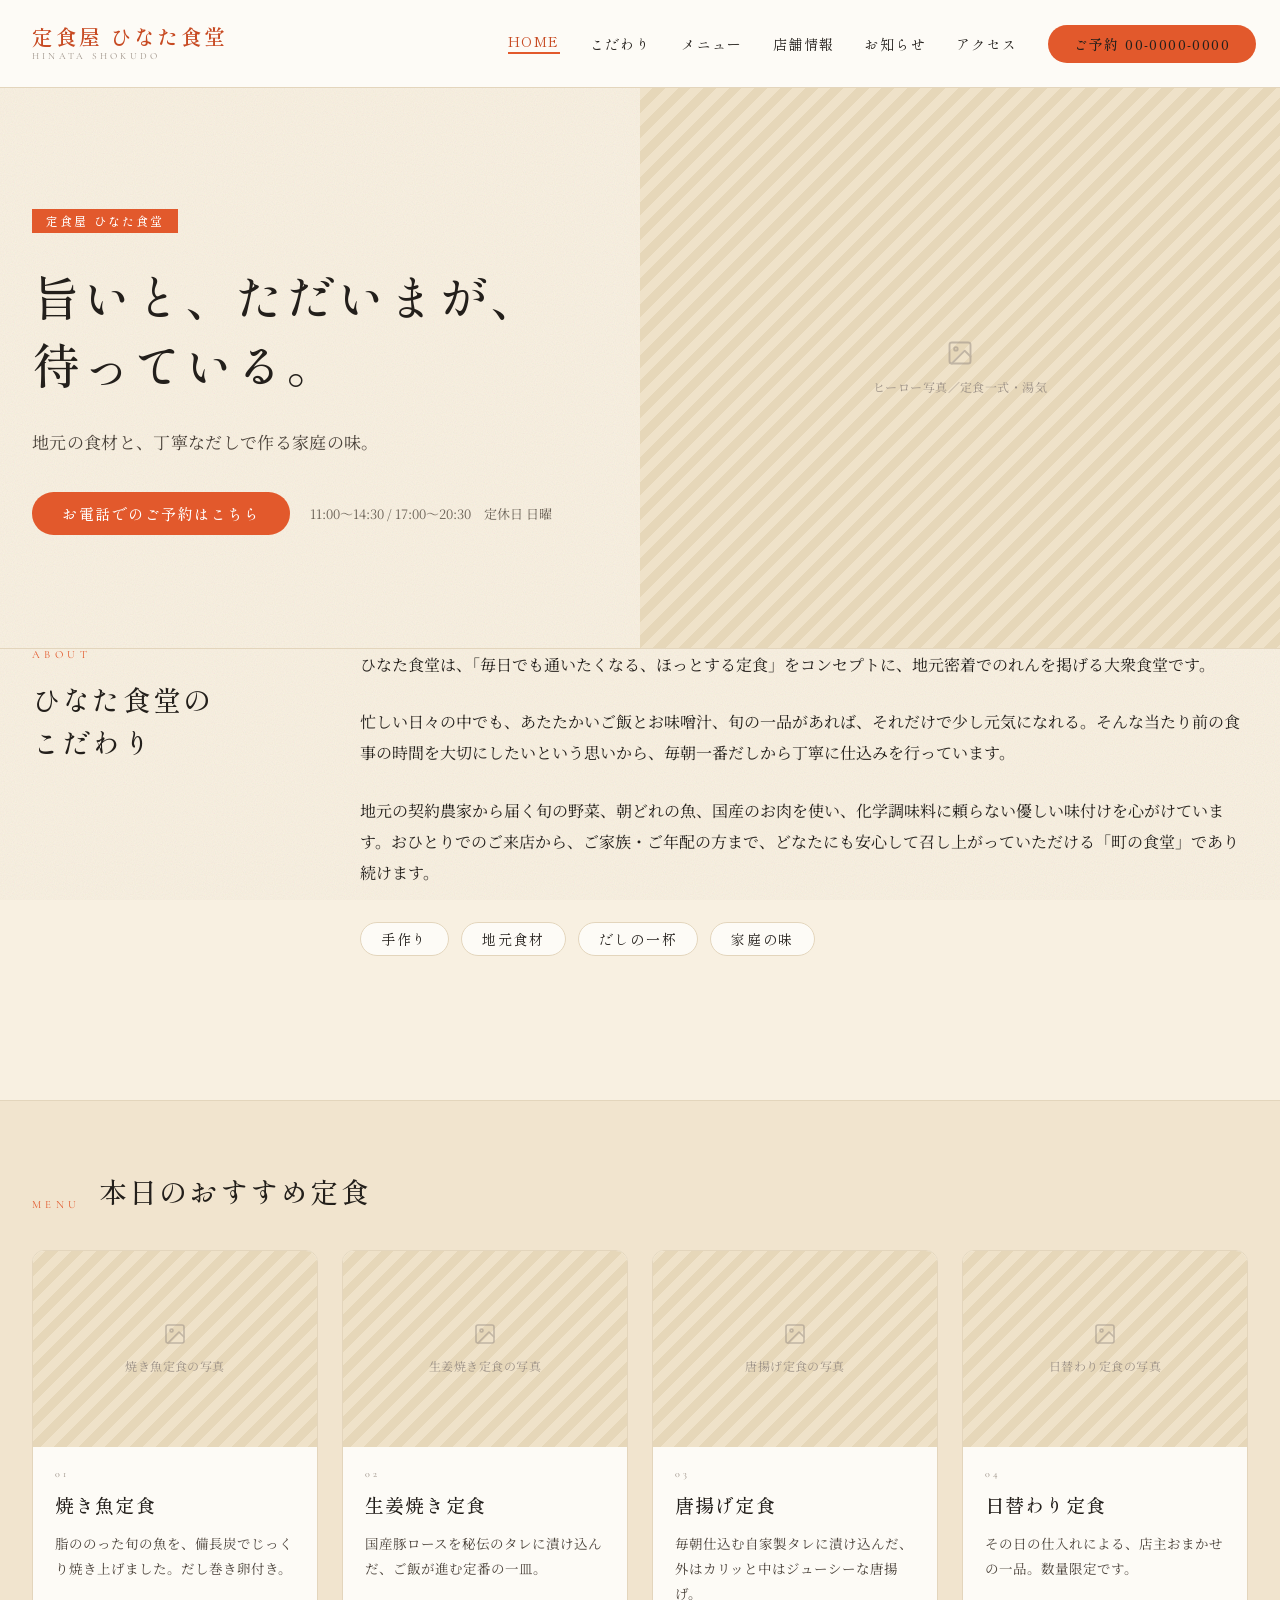
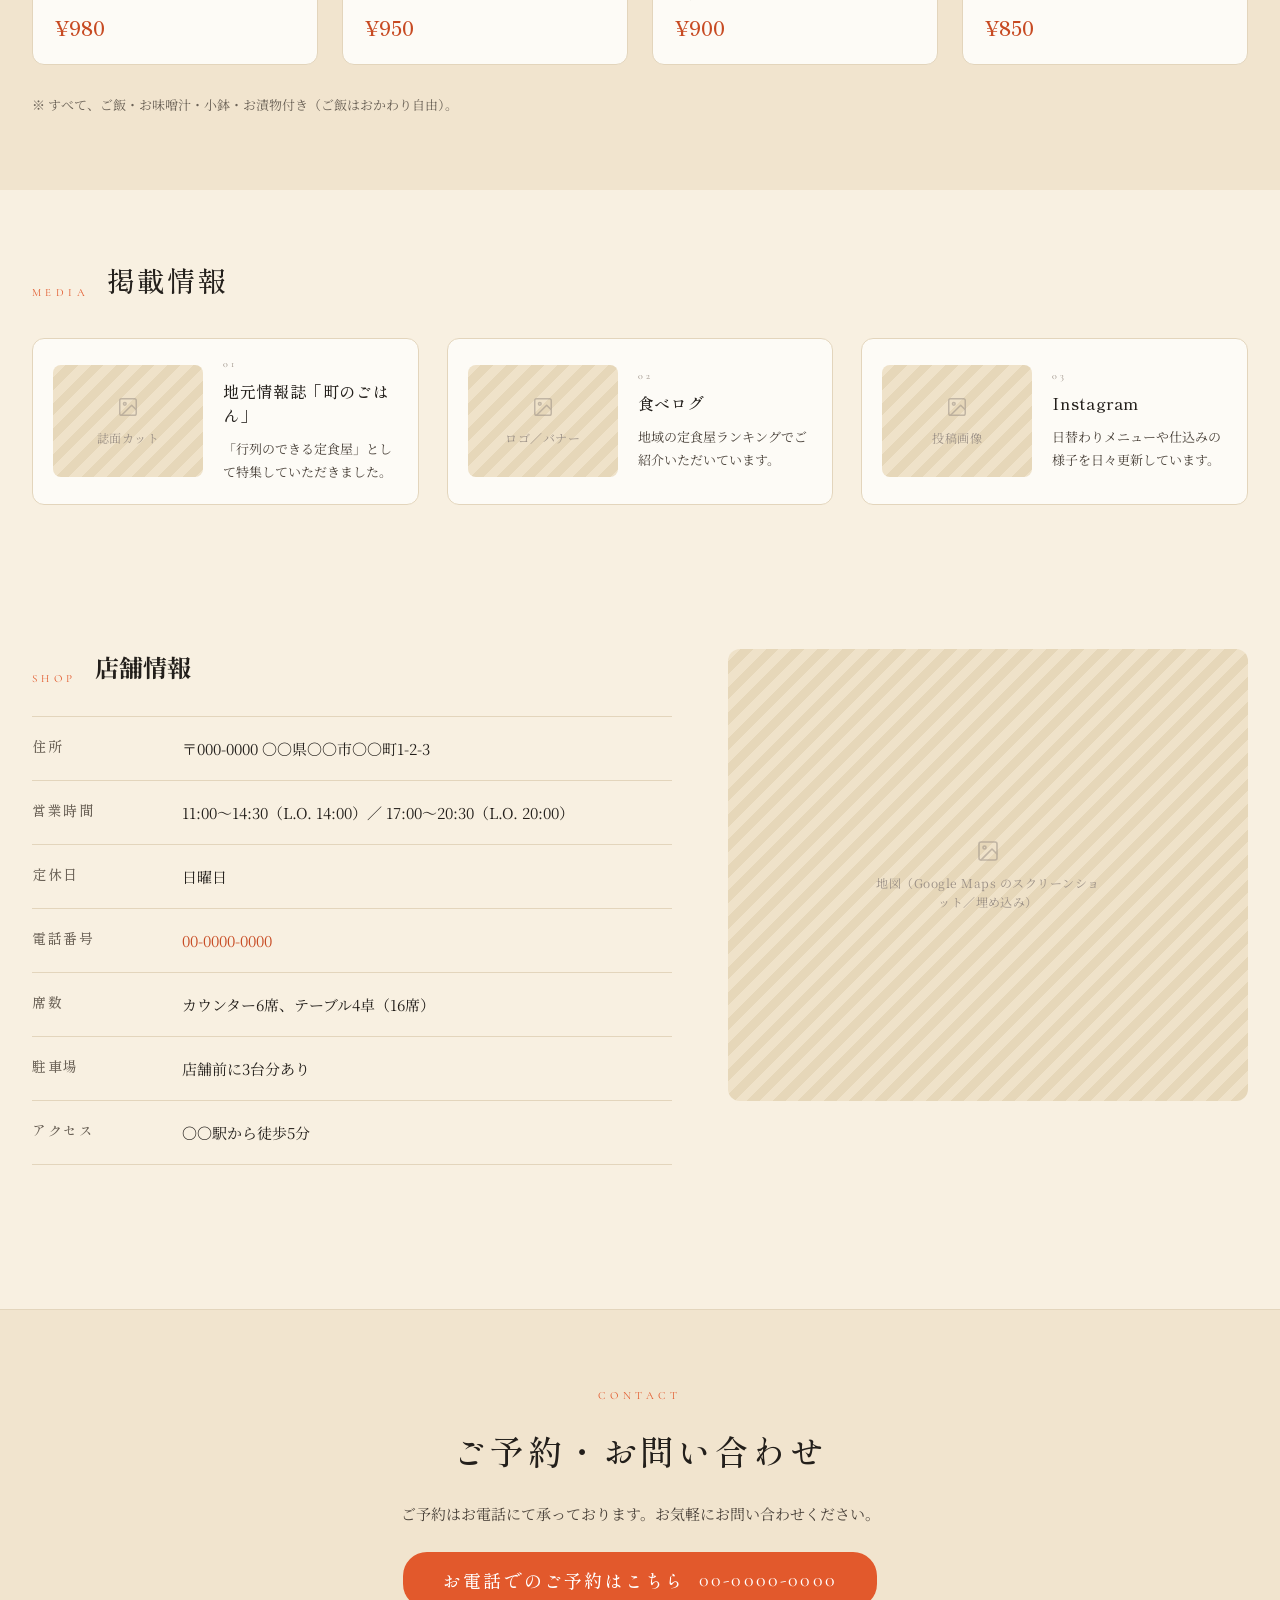
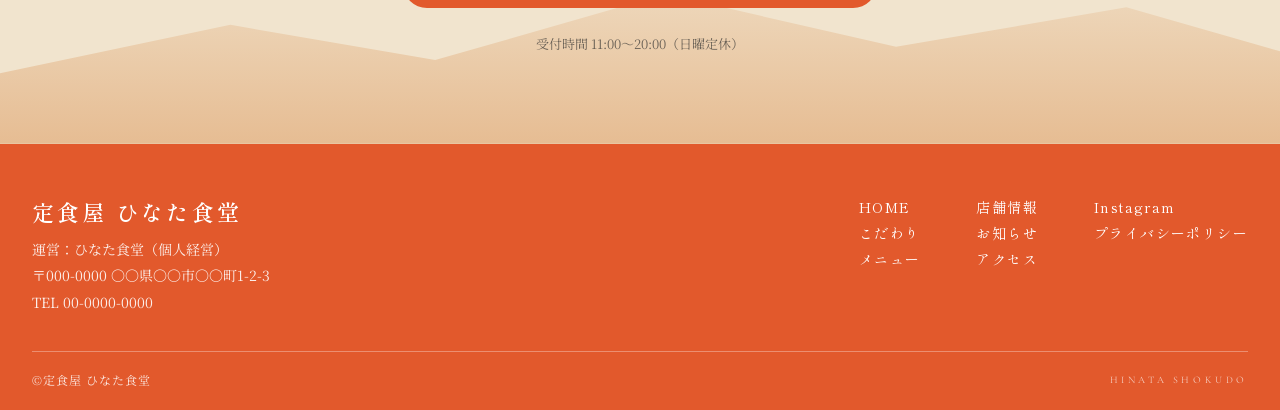
==== commit 388aa24a: "Wire up img-slot placeholders to accept real photos Add an <img> element (with a lazy-loaded, onerro" ====
--- a/index.html
+++ b/index.html
@@ -70,6 +70,7 @@
     </div>
     <div class="home-hero__media">
       <div class="img-slot" role="img" aria-label="ヒーロー写真／定食一式・湯気">
+        <img src="images/hero.jpg" alt="ヒーロー写真／定食一式・湯気" loading="lazy" onerror="this.remove()">
         <svg width="28" height="28" viewBox="0 0 24 24" fill="none" stroke="currentColor" stroke-width="1.6" stroke-linecap="round" stroke-linejoin="round"><rect x="3" y="3" width="18" height="18" rx="2"/><circle cx="8.5" cy="8.5" r="1.5"/><path d="m21 15-5-5L5 21"/></svg>
         <span class="img-slot__caption">ヒーロー写真／定食一式・湯気</span>
       </div>
@@ -108,6 +109,7 @@
         <article class="promo-card">
           <div class="promo-card__media">
             <div class="img-slot" role="img" aria-label="焼き魚定食の写真">
+              <img src="images/menu-yakizakana.jpg" alt="焼き魚定食の写真" loading="lazy" onerror="this.remove()">
               <svg width="24" height="24" viewBox="0 0 24 24" fill="none" stroke="currentColor" stroke-width="1.6" stroke-linecap="round" stroke-linejoin="round"><rect x="3" y="3" width="18" height="18" rx="2"/><circle cx="8.5" cy="8.5" r="1.5"/><path d="m21 15-5-5L5 21"/></svg>
               <span class="img-slot__caption">焼き魚定食の写真</span>
             </div>
@@ -122,6 +124,7 @@
         <article class="promo-card">
           <div class="promo-card__media">
             <div class="img-slot" role="img" aria-label="生姜焼き定食の写真">
+              <img src="images/menu-shogayaki.jpg" alt="生姜焼き定食の写真" loading="lazy" onerror="this.remove()">
               <svg width="24" height="24" viewBox="0 0 24 24" fill="none" stroke="currentColor" stroke-width="1.6" stroke-linecap="round" stroke-linejoin="round"><rect x="3" y="3" width="18" height="18" rx="2"/><circle cx="8.5" cy="8.5" r="1.5"/><path d="m21 15-5-5L5 21"/></svg>
               <span class="img-slot__caption">生姜焼き定食の写真</span>
             </div>
@@ -136,6 +139,7 @@
         <article class="promo-card">
           <div class="promo-card__media">
             <div class="img-slot" role="img" aria-label="唐揚げ定食の写真">
+              <img src="images/menu-karaage.jpg" alt="唐揚げ定食の写真" loading="lazy" onerror="this.remove()">
               <svg width="24" height="24" viewBox="0 0 24 24" fill="none" stroke="currentColor" stroke-width="1.6" stroke-linecap="round" stroke-linejoin="round"><rect x="3" y="3" width="18" height="18" rx="2"/><circle cx="8.5" cy="8.5" r="1.5"/><path d="m21 15-5-5L5 21"/></svg>
               <span class="img-slot__caption">唐揚げ定食の写真</span>
             </div>
@@ -150,6 +154,7 @@
         <article class="promo-card">
           <div class="promo-card__media">
             <div class="img-slot" role="img" aria-label="日替わり定食の写真">
+              <img src="images/menu-higawari.jpg" alt="日替わり定食の写真" loading="lazy" onerror="this.remove()">
               <svg width="24" height="24" viewBox="0 0 24 24" fill="none" stroke="currentColor" stroke-width="1.6" stroke-linecap="round" stroke-linejoin="round"><rect x="3" y="3" width="18" height="18" rx="2"/><circle cx="8.5" cy="8.5" r="1.5"/><path d="m21 15-5-5L5 21"/></svg>
               <span class="img-slot__caption">日替わり定食の写真</span>
             </div>
@@ -176,6 +181,7 @@
         <a href="https://example.com" class="media-card">
           <div class="media-card__thumb">
             <div class="img-slot" role="img" aria-label="誌面カット">
+              <img src="images/media/machi-gohan.jpg" alt="誌面カット" loading="lazy" onerror="this.remove()">
               <svg width="22" height="22" viewBox="0 0 24 24" fill="none" stroke="currentColor" stroke-width="1.6" stroke-linecap="round" stroke-linejoin="round"><rect x="3" y="3" width="18" height="18" rx="2"/><circle cx="8.5" cy="8.5" r="1.5"/><path d="m21 15-5-5L5 21"/></svg>
               <span class="img-slot__caption">誌面カット</span>
             </div>
@@ -189,6 +195,7 @@
         <a href="https://tabelog.com" class="media-card">
           <div class="media-card__thumb">
             <div class="img-slot" role="img" aria-label="ロゴ／バナー">
+              <img src="images/media/tabelog.jpg" alt="ロゴ／バナー" loading="lazy" onerror="this.remove()">
               <svg width="22" height="22" viewBox="0 0 24 24" fill="none" stroke="currentColor" stroke-width="1.6" stroke-linecap="round" stroke-linejoin="round"><rect x="3" y="3" width="18" height="18" rx="2"/><circle cx="8.5" cy="8.5" r="1.5"/><path d="m21 15-5-5L5 21"/></svg>
               <span class="img-slot__caption">ロゴ／バナー</span>
             </div>
@@ -202,6 +209,7 @@
         <a href="https://instagram.com" class="media-card">
           <div class="media-card__thumb">
             <div class="img-slot" role="img" aria-label="投稿画像">
+              <img src="images/media/instagram.jpg" alt="投稿画像" loading="lazy" onerror="this.remove()">
               <svg width="22" height="22" viewBox="0 0 24 24" fill="none" stroke="currentColor" stroke-width="1.6" stroke-linecap="round" stroke-linejoin="round"><rect x="3" y="3" width="18" height="18" rx="2"/><circle cx="8.5" cy="8.5" r="1.5"/><path d="m21 15-5-5L5 21"/></svg>
               <span class="img-slot__caption">投稿画像</span>
             </div>
@@ -241,6 +249,7 @@
         </div>
         <div id="access" class="access-map access-map--home">
           <div class="img-slot" role="img" aria-label="地図（Google Maps のスクリーンショット／埋め込み）">
+            <img src="images/access-map.jpg" alt="地図（Google Maps のスクリーンショット／埋め込み）" loading="lazy" onerror="this.remove()">
             <svg width="24" height="24" viewBox="0 0 24 24" fill="none" stroke="currentColor" stroke-width="1.6" stroke-linecap="round" stroke-linejoin="round"><rect x="3" y="3" width="18" height="18" rx="2"/><circle cx="8.5" cy="8.5" r="1.5"/><path d="m21 15-5-5L5 21"/></svg>
             <span class="img-slot__caption">地図（Google Maps のスクリーンショット／埋め込み）</span>
           </div>
--- a/styles.css
+++ b/styles.css
@@ -53,6 +53,13 @@
   padding:16px;
   background:repeating-linear-gradient(135deg,#EFE2C9 0 9px,#E6D7B9 9px 18px);
   color:var(--color-text-faint);
+}
+.img-slot img{
+  position:absolute;
+  inset:0;
+  width:100%;
+  height:100%;
+  object-fit:cover;
 }
 .img-slot svg{opacity:.55}
 .img-slot__caption{
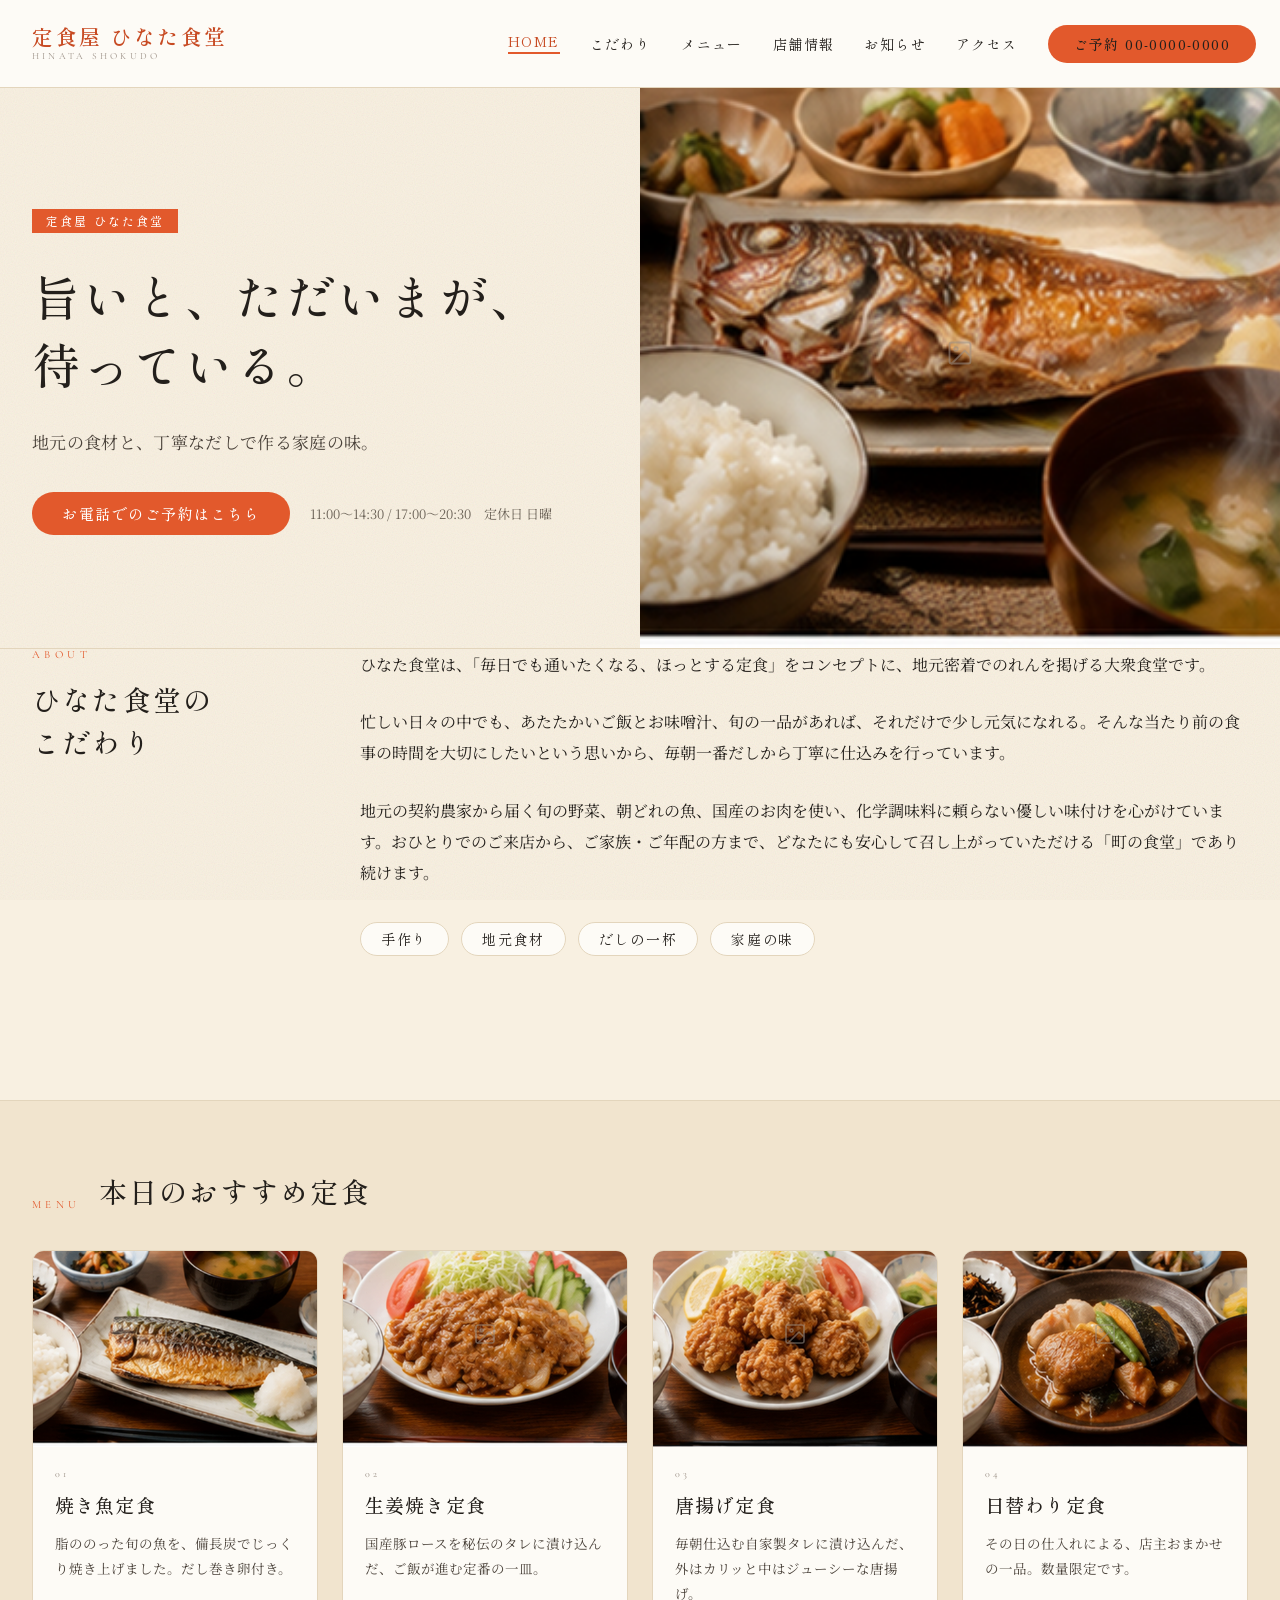
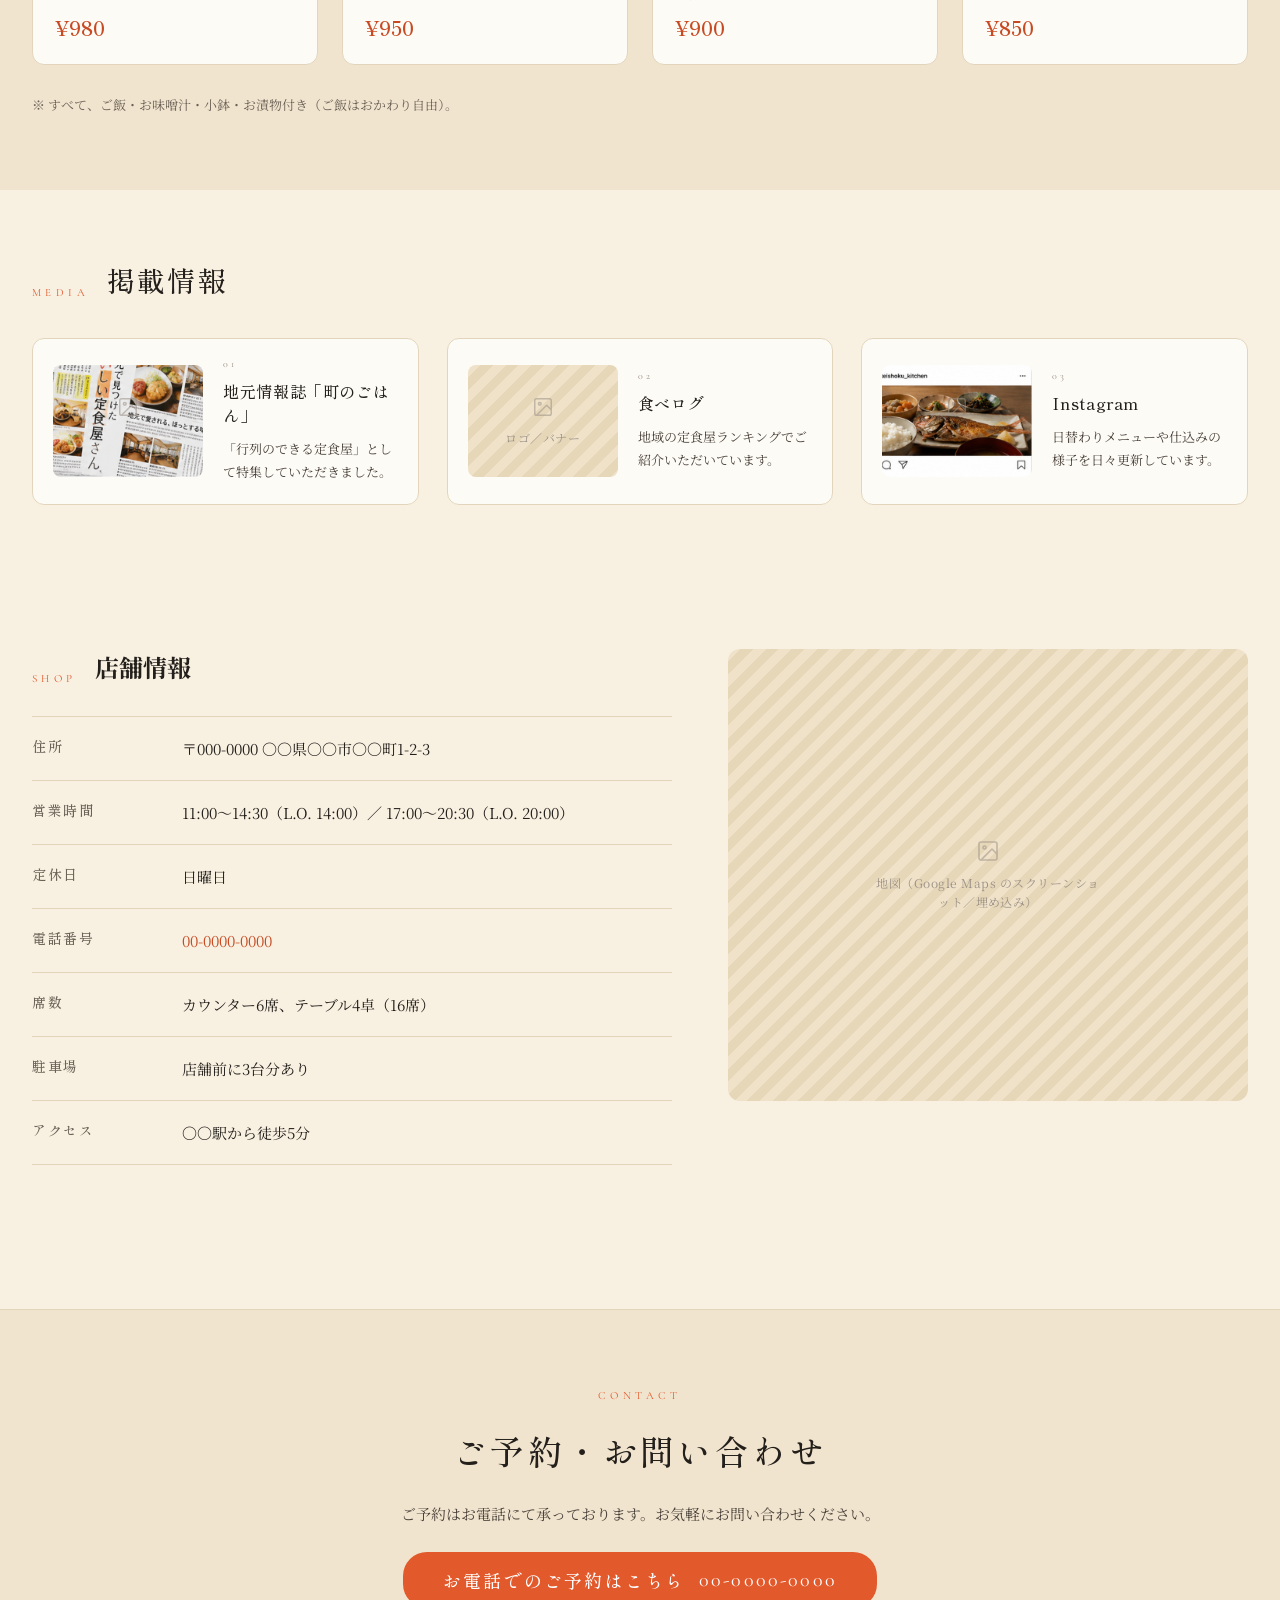
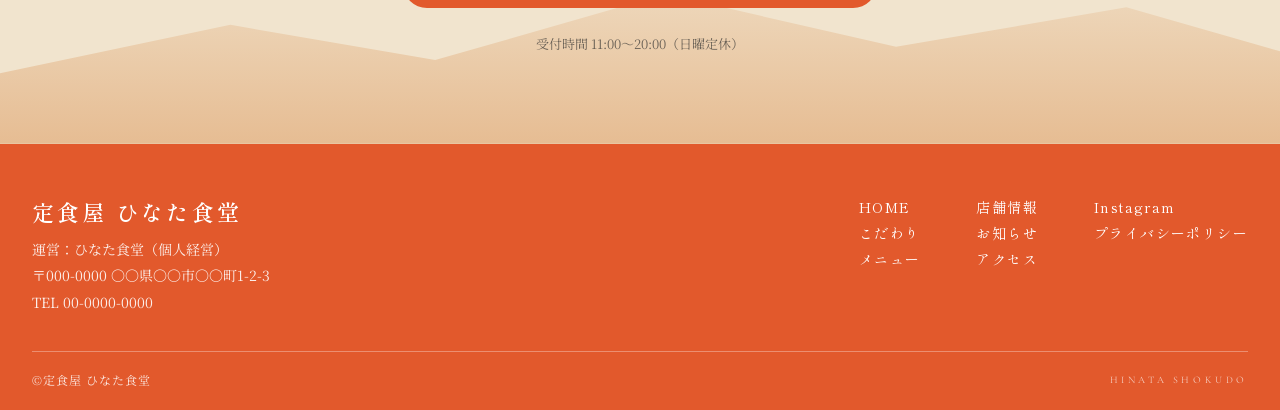
==== commit 5da124e5: "Add real photos for hero, four teishoku dishes, and two media cards Drop in the seven provided photo" ====
--- a/index.html
+++ b/index.html
@@ -70,7 +70,7 @@
     </div>
     <div class="home-hero__media">
       <div class="img-slot" role="img" aria-label="ヒーロー写真／定食一式・湯気">
-        <img src="images/hero.jpg" alt="ヒーロー写真／定食一式・湯気" loading="lazy" onerror="this.remove()">
+        <img src="images/hero.png" alt="ヒーロー写真／定食一式・湯気" loading="lazy" onerror="this.remove()">
         <svg width="28" height="28" viewBox="0 0 24 24" fill="none" stroke="currentColor" stroke-width="1.6" stroke-linecap="round" stroke-linejoin="round"><rect x="3" y="3" width="18" height="18" rx="2"/><circle cx="8.5" cy="8.5" r="1.5"/><path d="m21 15-5-5L5 21"/></svg>
         <span class="img-slot__caption">ヒーロー写真／定食一式・湯気</span>
       </div>
@@ -109,7 +109,7 @@
         <article class="promo-card">
           <div class="promo-card__media">
             <div class="img-slot" role="img" aria-label="焼き魚定食の写真">
-              <img src="images/menu-yakizakana.jpg" alt="焼き魚定食の写真" loading="lazy" onerror="this.remove()">
+              <img src="images/menu-yakizakana.png" alt="焼き魚定食の写真" loading="lazy" onerror="this.remove()">
               <svg width="24" height="24" viewBox="0 0 24 24" fill="none" stroke="currentColor" stroke-width="1.6" stroke-linecap="round" stroke-linejoin="round"><rect x="3" y="3" width="18" height="18" rx="2"/><circle cx="8.5" cy="8.5" r="1.5"/><path d="m21 15-5-5L5 21"/></svg>
               <span class="img-slot__caption">焼き魚定食の写真</span>
             </div>
@@ -124,7 +124,7 @@
         <article class="promo-card">
           <div class="promo-card__media">
             <div class="img-slot" role="img" aria-label="生姜焼き定食の写真">
-              <img src="images/menu-shogayaki.jpg" alt="生姜焼き定食の写真" loading="lazy" onerror="this.remove()">
+              <img src="images/menu-shogayaki.png" alt="生姜焼き定食の写真" loading="lazy" onerror="this.remove()">
               <svg width="24" height="24" viewBox="0 0 24 24" fill="none" stroke="currentColor" stroke-width="1.6" stroke-linecap="round" stroke-linejoin="round"><rect x="3" y="3" width="18" height="18" rx="2"/><circle cx="8.5" cy="8.5" r="1.5"/><path d="m21 15-5-5L5 21"/></svg>
               <span class="img-slot__caption">生姜焼き定食の写真</span>
             </div>
@@ -139,7 +139,7 @@
         <article class="promo-card">
           <div class="promo-card__media">
             <div class="img-slot" role="img" aria-label="唐揚げ定食の写真">
-              <img src="images/menu-karaage.jpg" alt="唐揚げ定食の写真" loading="lazy" onerror="this.remove()">
+              <img src="images/menu-karaage.png" alt="唐揚げ定食の写真" loading="lazy" onerror="this.remove()">
               <svg width="24" height="24" viewBox="0 0 24 24" fill="none" stroke="currentColor" stroke-width="1.6" stroke-linecap="round" stroke-linejoin="round"><rect x="3" y="3" width="18" height="18" rx="2"/><circle cx="8.5" cy="8.5" r="1.5"/><path d="m21 15-5-5L5 21"/></svg>
               <span class="img-slot__caption">唐揚げ定食の写真</span>
             </div>
@@ -154,7 +154,7 @@
         <article class="promo-card">
           <div class="promo-card__media">
             <div class="img-slot" role="img" aria-label="日替わり定食の写真">
-              <img src="images/menu-higawari.jpg" alt="日替わり定食の写真" loading="lazy" onerror="this.remove()">
+              <img src="images/menu-higawari.png" alt="日替わり定食の写真" loading="lazy" onerror="this.remove()">
               <svg width="24" height="24" viewBox="0 0 24 24" fill="none" stroke="currentColor" stroke-width="1.6" stroke-linecap="round" stroke-linejoin="round"><rect x="3" y="3" width="18" height="18" rx="2"/><circle cx="8.5" cy="8.5" r="1.5"/><path d="m21 15-5-5L5 21"/></svg>
               <span class="img-slot__caption">日替わり定食の写真</span>
             </div>
@@ -181,7 +181,7 @@
         <a href="https://example.com" class="media-card">
           <div class="media-card__thumb">
             <div class="img-slot" role="img" aria-label="誌面カット">
-              <img src="images/media/machi-gohan.jpg" alt="誌面カット" loading="lazy" onerror="this.remove()">
+              <img src="images/media/machi-gohan.png" alt="誌面カット" loading="lazy" onerror="this.remove()">
               <svg width="22" height="22" viewBox="0 0 24 24" fill="none" stroke="currentColor" stroke-width="1.6" stroke-linecap="round" stroke-linejoin="round"><rect x="3" y="3" width="18" height="18" rx="2"/><circle cx="8.5" cy="8.5" r="1.5"/><path d="m21 15-5-5L5 21"/></svg>
               <span class="img-slot__caption">誌面カット</span>
             </div>
@@ -209,7 +209,7 @@
         <a href="https://instagram.com" class="media-card">
           <div class="media-card__thumb">
             <div class="img-slot" role="img" aria-label="投稿画像">
-              <img src="images/media/instagram.jpg" alt="投稿画像" loading="lazy" onerror="this.remove()">
+              <img src="images/media/instagram.png" alt="投稿画像" loading="lazy" onerror="this.remove()">
               <svg width="22" height="22" viewBox="0 0 24 24" fill="none" stroke="currentColor" stroke-width="1.6" stroke-linecap="round" stroke-linejoin="round"><rect x="3" y="3" width="18" height="18" rx="2"/><circle cx="8.5" cy="8.5" r="1.5"/><path d="m21 15-5-5L5 21"/></svg>
               <span class="img-slot__caption">投稿画像</span>
             </div>
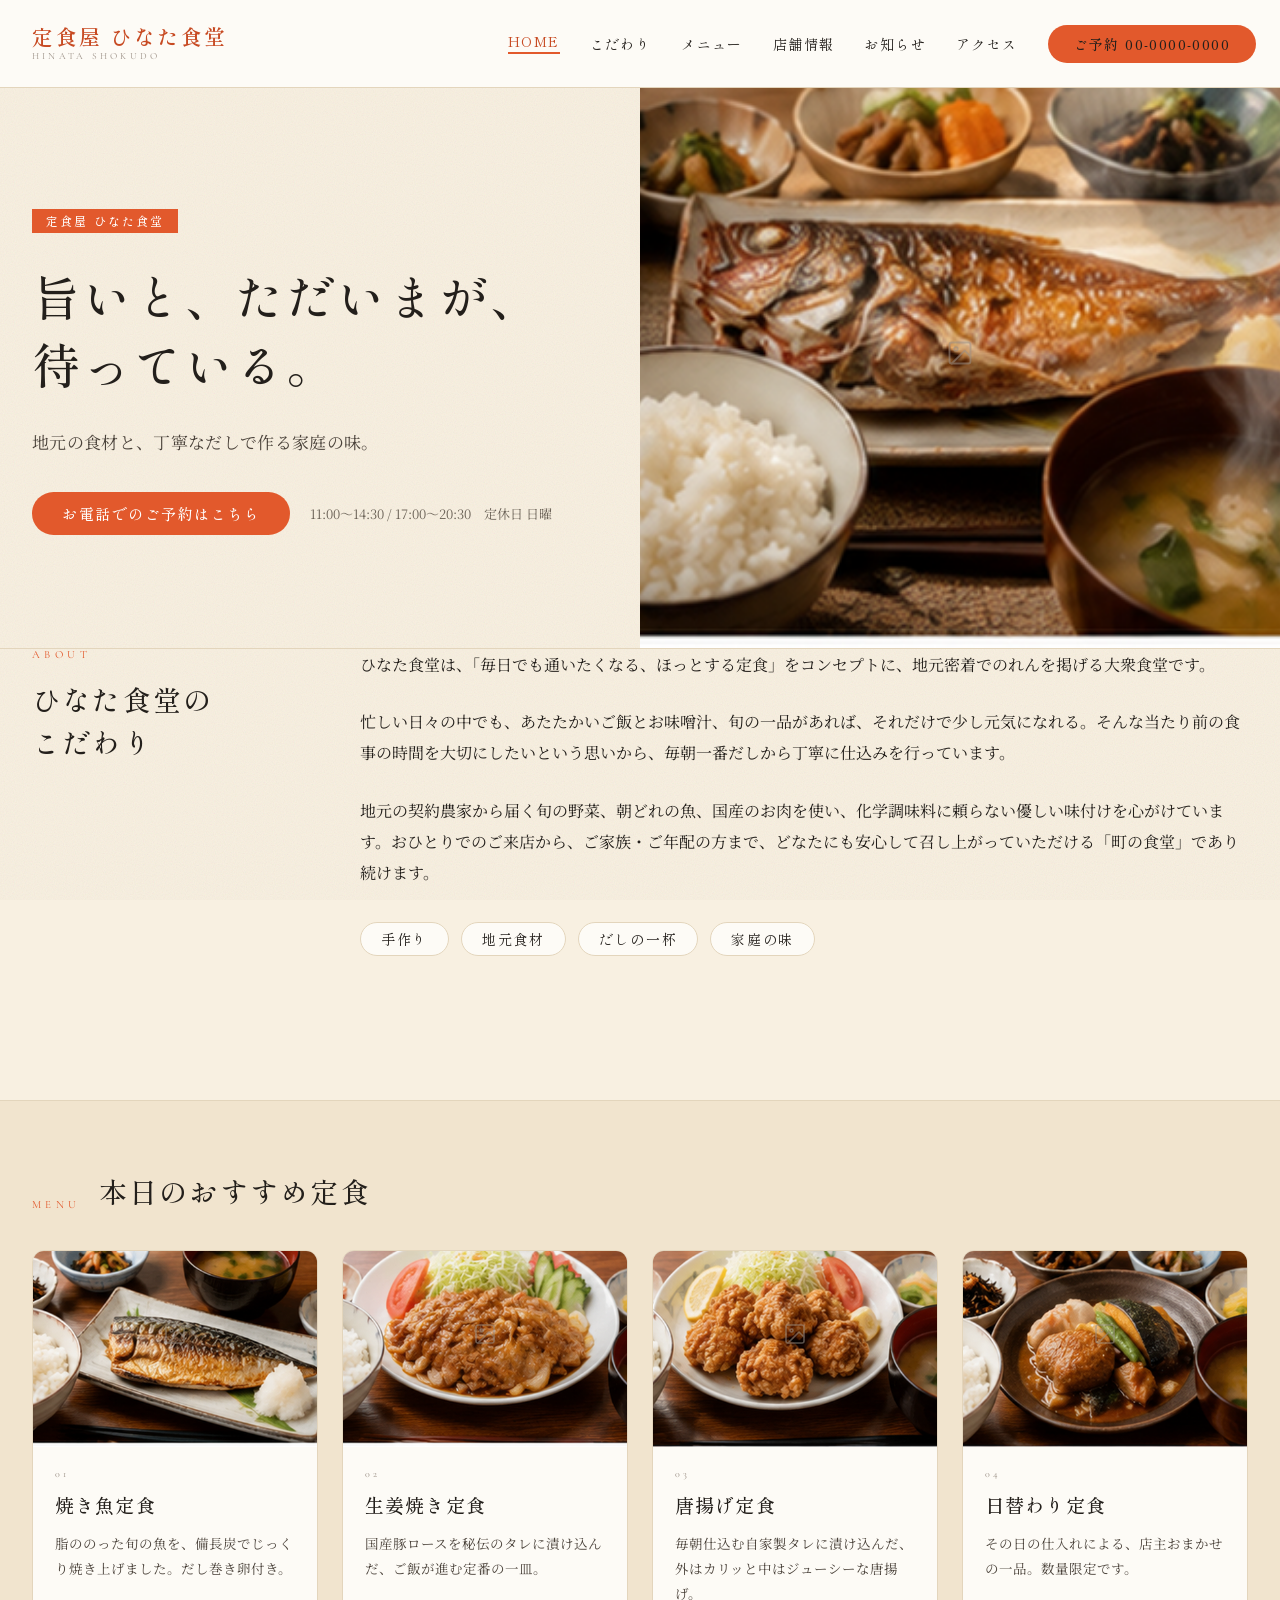
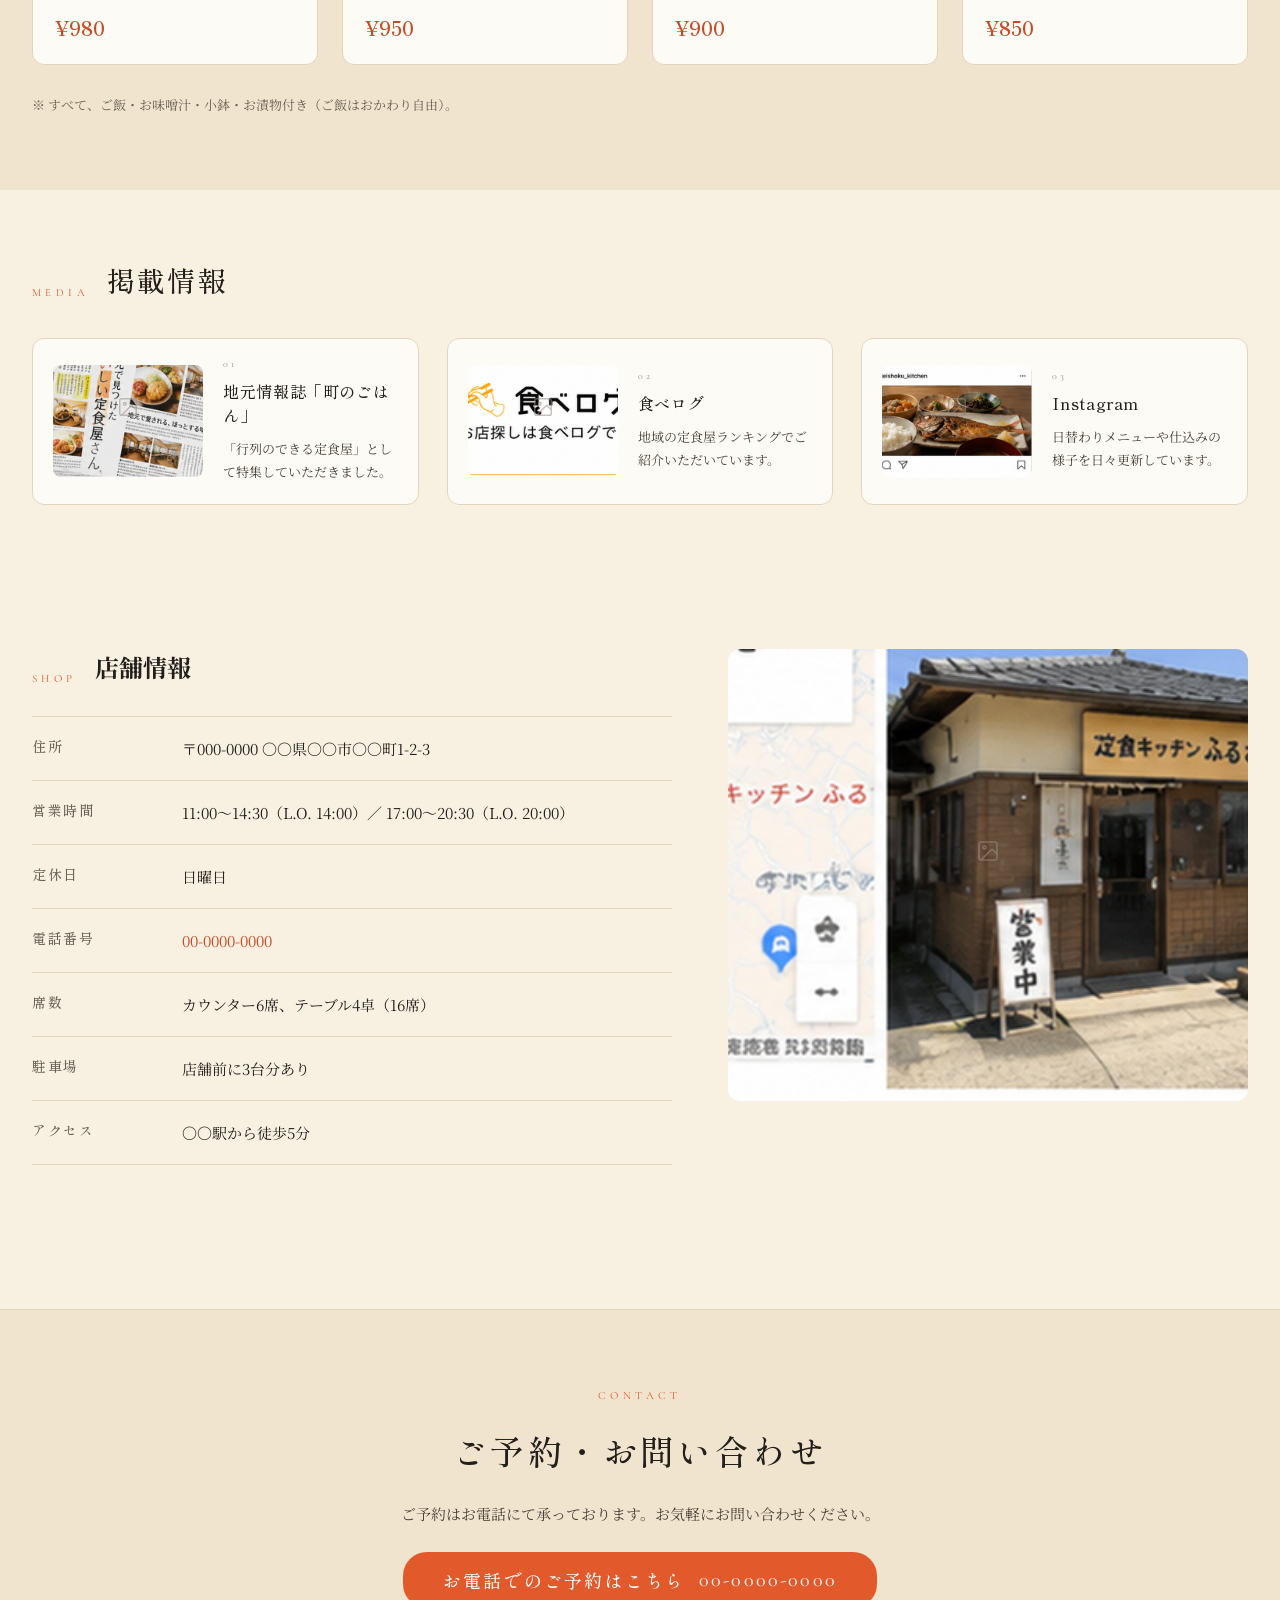
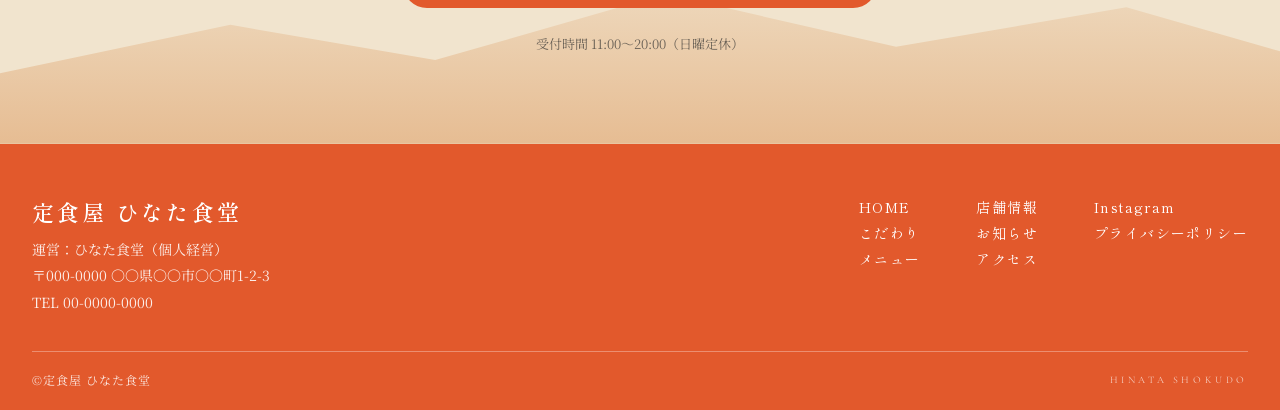
==== commit 240be20a: "Add access map and Tabelog media photos per user confirmation Wire in the two remaining supplied pho" ====
--- a/index.html
+++ b/index.html
@@ -195,7 +195,7 @@
         <a href="https://tabelog.com" class="media-card">
           <div class="media-card__thumb">
             <div class="img-slot" role="img" aria-label="ロゴ／バナー">
-              <img src="images/media/tabelog.jpg" alt="ロゴ／バナー" loading="lazy" onerror="this.remove()">
+              <img src="images/media/tabelog.png" alt="ロゴ／バナー" loading="lazy" onerror="this.remove()">
               <svg width="22" height="22" viewBox="0 0 24 24" fill="none" stroke="currentColor" stroke-width="1.6" stroke-linecap="round" stroke-linejoin="round"><rect x="3" y="3" width="18" height="18" rx="2"/><circle cx="8.5" cy="8.5" r="1.5"/><path d="m21 15-5-5L5 21"/></svg>
               <span class="img-slot__caption">ロゴ／バナー</span>
             </div>
@@ -249,7 +249,7 @@
         </div>
         <div id="access" class="access-map access-map--home">
           <div class="img-slot" role="img" aria-label="地図（Google Maps のスクリーンショット／埋め込み）">
-            <img src="images/access-map.jpg" alt="地図（Google Maps のスクリーンショット／埋め込み）" loading="lazy" onerror="this.remove()">
+            <img src="images/access-map.png" alt="地図（Google Maps のスクリーンショット／埋め込み）" loading="lazy" onerror="this.remove()">
             <svg width="24" height="24" viewBox="0 0 24 24" fill="none" stroke="currentColor" stroke-width="1.6" stroke-linecap="round" stroke-linejoin="round"><rect x="3" y="3" width="18" height="18" rx="2"/><circle cx="8.5" cy="8.5" r="1.5"/><path d="m21 15-5-5L5 21"/></svg>
             <span class="img-slot__caption">地図（Google Maps のスクリーンショット／埋め込み）</span>
           </div>
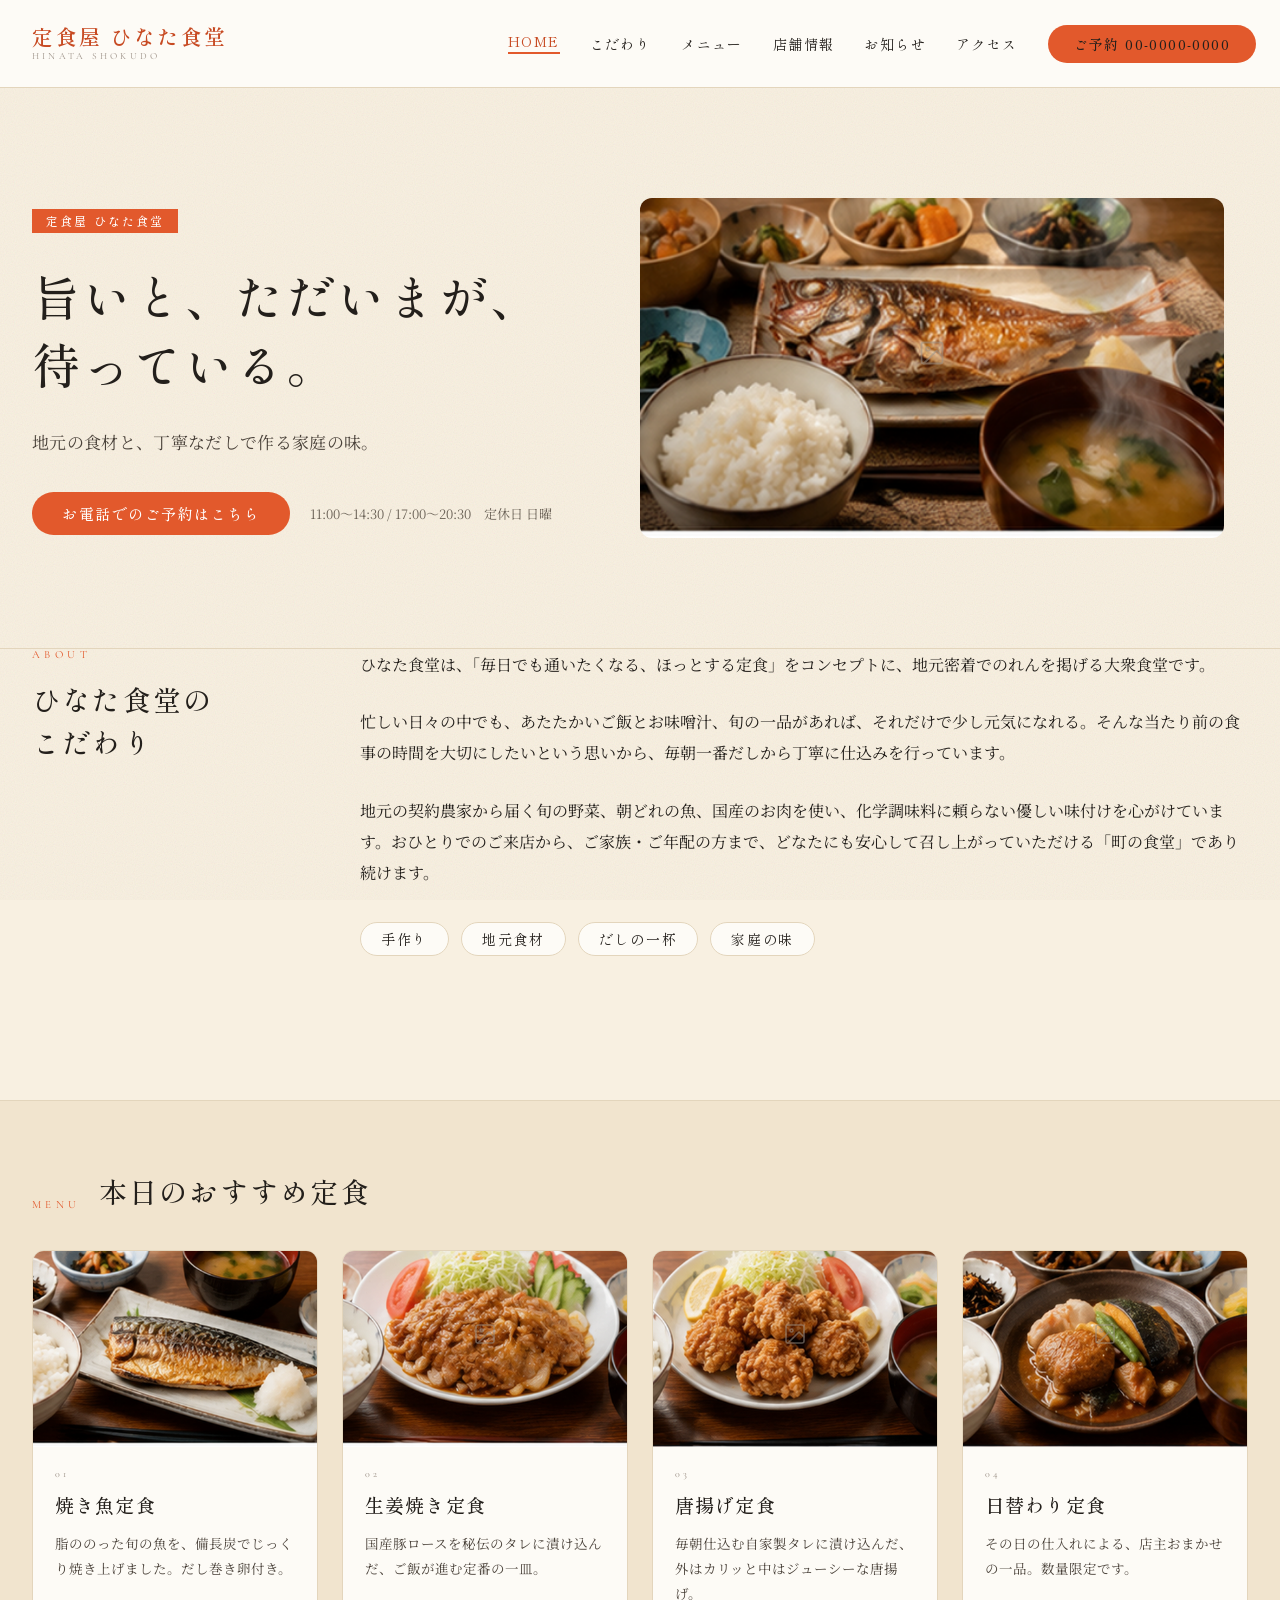
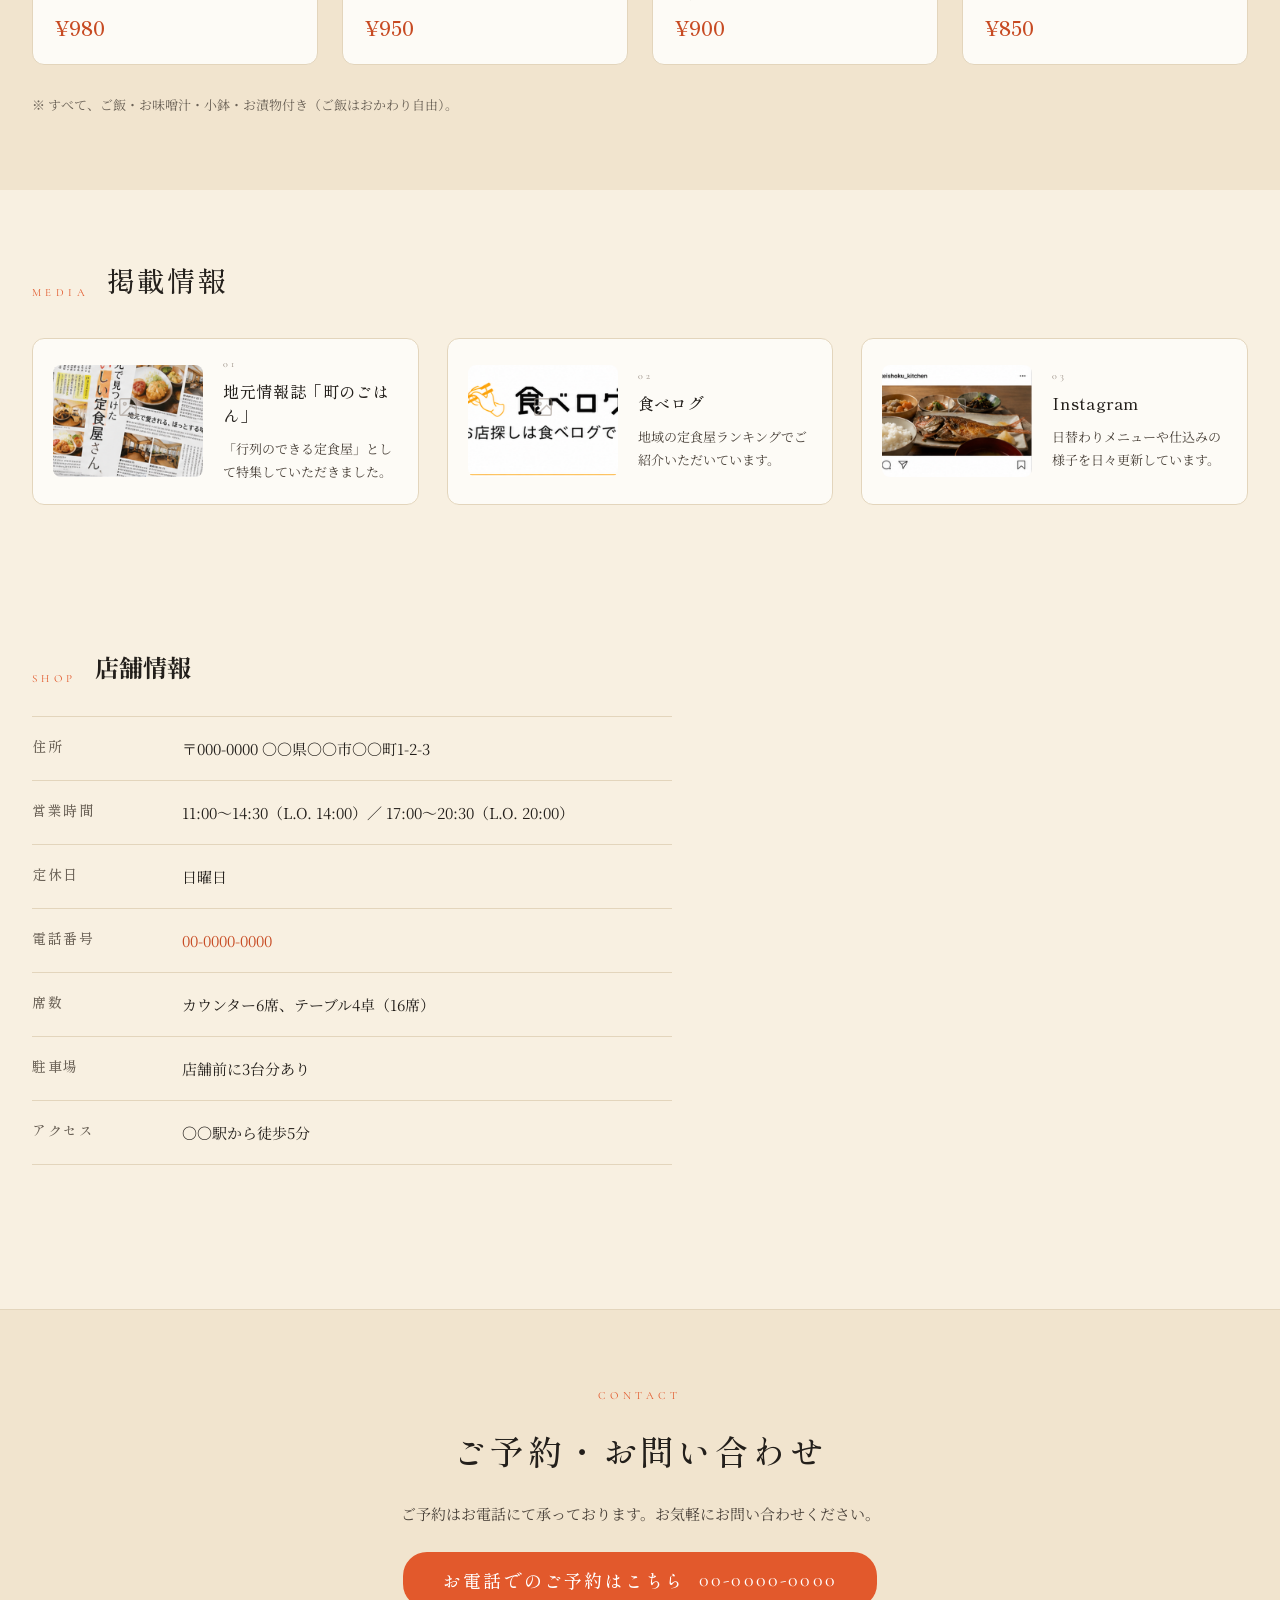
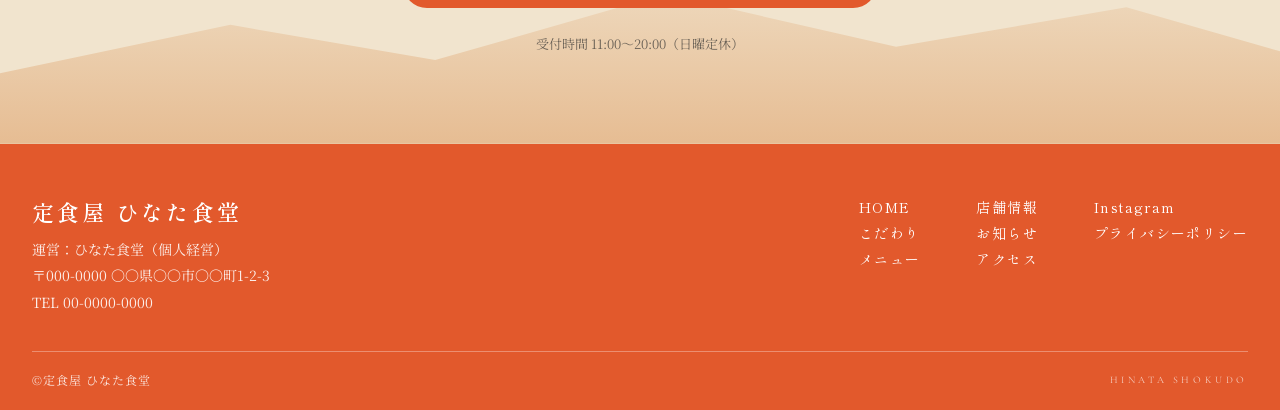
==== commit fda90006: "Replace static map screenshot with a live Google Maps embed Swap the access-map placeholder image on" ====
--- a/index.html
+++ b/index.html
@@ -248,11 +248,13 @@
           </dl>
         </div>
         <div id="access" class="access-map access-map--home">
-          <div class="img-slot" role="img" aria-label="地図（Google Maps のスクリーンショット／埋め込み）">
-            <img src="images/access-map.png" alt="地図（Google Maps のスクリーンショット／埋め込み）" loading="lazy" onerror="this.remove()">
-            <svg width="24" height="24" viewBox="0 0 24 24" fill="none" stroke="currentColor" stroke-width="1.6" stroke-linecap="round" stroke-linejoin="round"><rect x="3" y="3" width="18" height="18" rx="2"/><circle cx="8.5" cy="8.5" r="1.5"/><path d="m21 15-5-5L5 21"/></svg>
-            <span class="img-slot__caption">地図（Google Maps のスクリーンショット／埋め込み）</span>
-          </div>
+          <!-- サンプル地点（東京駅）を仮設定。実際の住所が決まり次第、q= の値を差し替えてください -->
+          <iframe
+            src="https://www.google.com/maps?q=%E6%9D%B1%E4%BA%AC%E9%A7%85&output=embed"
+            title="店舗アクセスマップ（サンプル地点）"
+            loading="lazy"
+            referrerpolicy="no-referrer-when-downgrade"
+          ></iframe>
         </div>
       </div>
     </section>
--- a/styles.css
+++ b/styles.css
@@ -72,7 +72,9 @@
 
 /* ── Header ─────────────────────────────────────────────────────── */
 .site-header{
-  position:relative;
+  position:sticky;
+  top:0;
+  z-index:50;
   display:flex;
   align-items:center;
   justify-content:space-between;
@@ -244,6 +246,7 @@
   position:relative;
   display:grid;
   grid-template-columns:1fr 1fr;
+  align-items:center;
   min-height:560px;
 }
 .home-hero__content{
@@ -270,7 +273,8 @@
 .home-hero__lead{font:400 17px/1.9 var(--font-serif);color:var(--color-text-body);letter-spacing:.02em}
 .home-hero__actions{display:flex;align-items:center;flex-wrap:wrap;gap:20px;padding-top:6px}
 .home-hero__hours{font:400 13px/1.8 var(--font-serif);color:var(--color-text-muted)}
-.home-hero__media{position:relative;min-height:320px}
+.home-hero__media{position:relative;height:340px;margin:0 56px 0 0;border-radius:12px;overflow:hidden}
+.home-hero__media img{object-position:62% center}
 .btn-pill{
   display:inline-flex;align-items:center;
   padding:14px 30px;border-radius:24px;
@@ -436,6 +440,7 @@
 /* ── Access (Shop page) ───────────────────────────────────────────── */
 .access-grid{display:grid;grid-template-columns:1fr 420px;gap:56px;align-items:start}
 .access-map{position:relative;height:440px;border-radius:12px;overflow:hidden}
+.access-map iframe{position:absolute;inset:0;width:100%;height:100%;border:0}
 .access-map--home{height:452px}
 .access-detail{display:flex;flex-direction:column;gap:28px}
 .access-detail__item{display:flex;flex-direction:column;gap:14px}
@@ -563,9 +568,8 @@
   .section,.contact-section,.section--plain{padding-left:20px;padding-right:20px}
   .section--band{padding-left:20px;padding-right:20px}
   .page-hero__content{padding:0 20px 40px}
-  .home-hero{grid-template-columns:1fr}
   .home-hero__content{padding:56px 20px 40px}
-  .home-hero__media{height:320px}
+  .home-hero__media{height:320px;margin:0 20px 0 0}
   .menu-card{grid-template-columns:1fr}
   .menu-card__media{height:220px}
   .promo-grid{grid-template-columns:repeat(2,1fr)}
@@ -586,6 +590,9 @@
   .site-header{display:none}
   .mobile-header{display:block;position:sticky;top:0;z-index:50}
 
+  .home-hero{grid-template-columns:1fr}
+  .home-hero__media{margin:0 20px}
+
   .page-hero{height:240px}
   .page-hero__content{padding:0 20px 28px;gap:10px}
   .page-hero__title{font-size:clamp(26px,7vw,32px)}
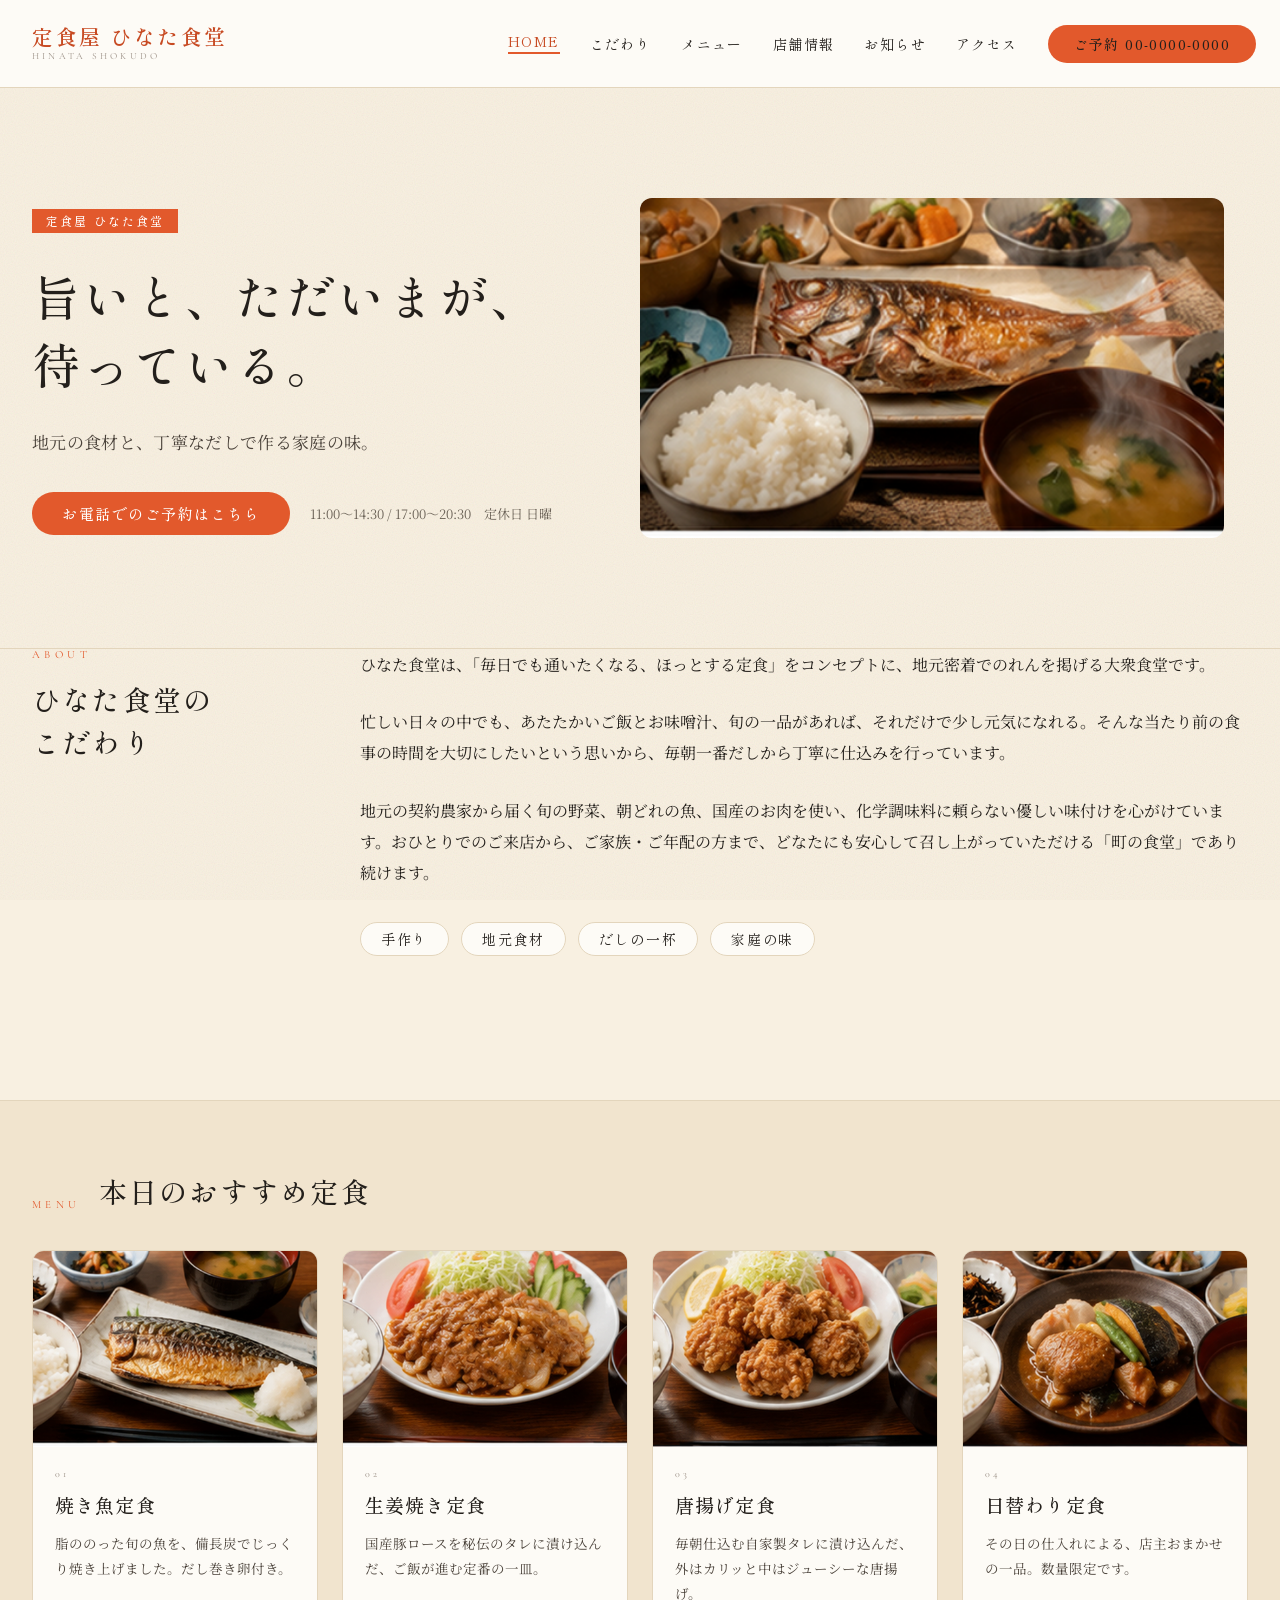
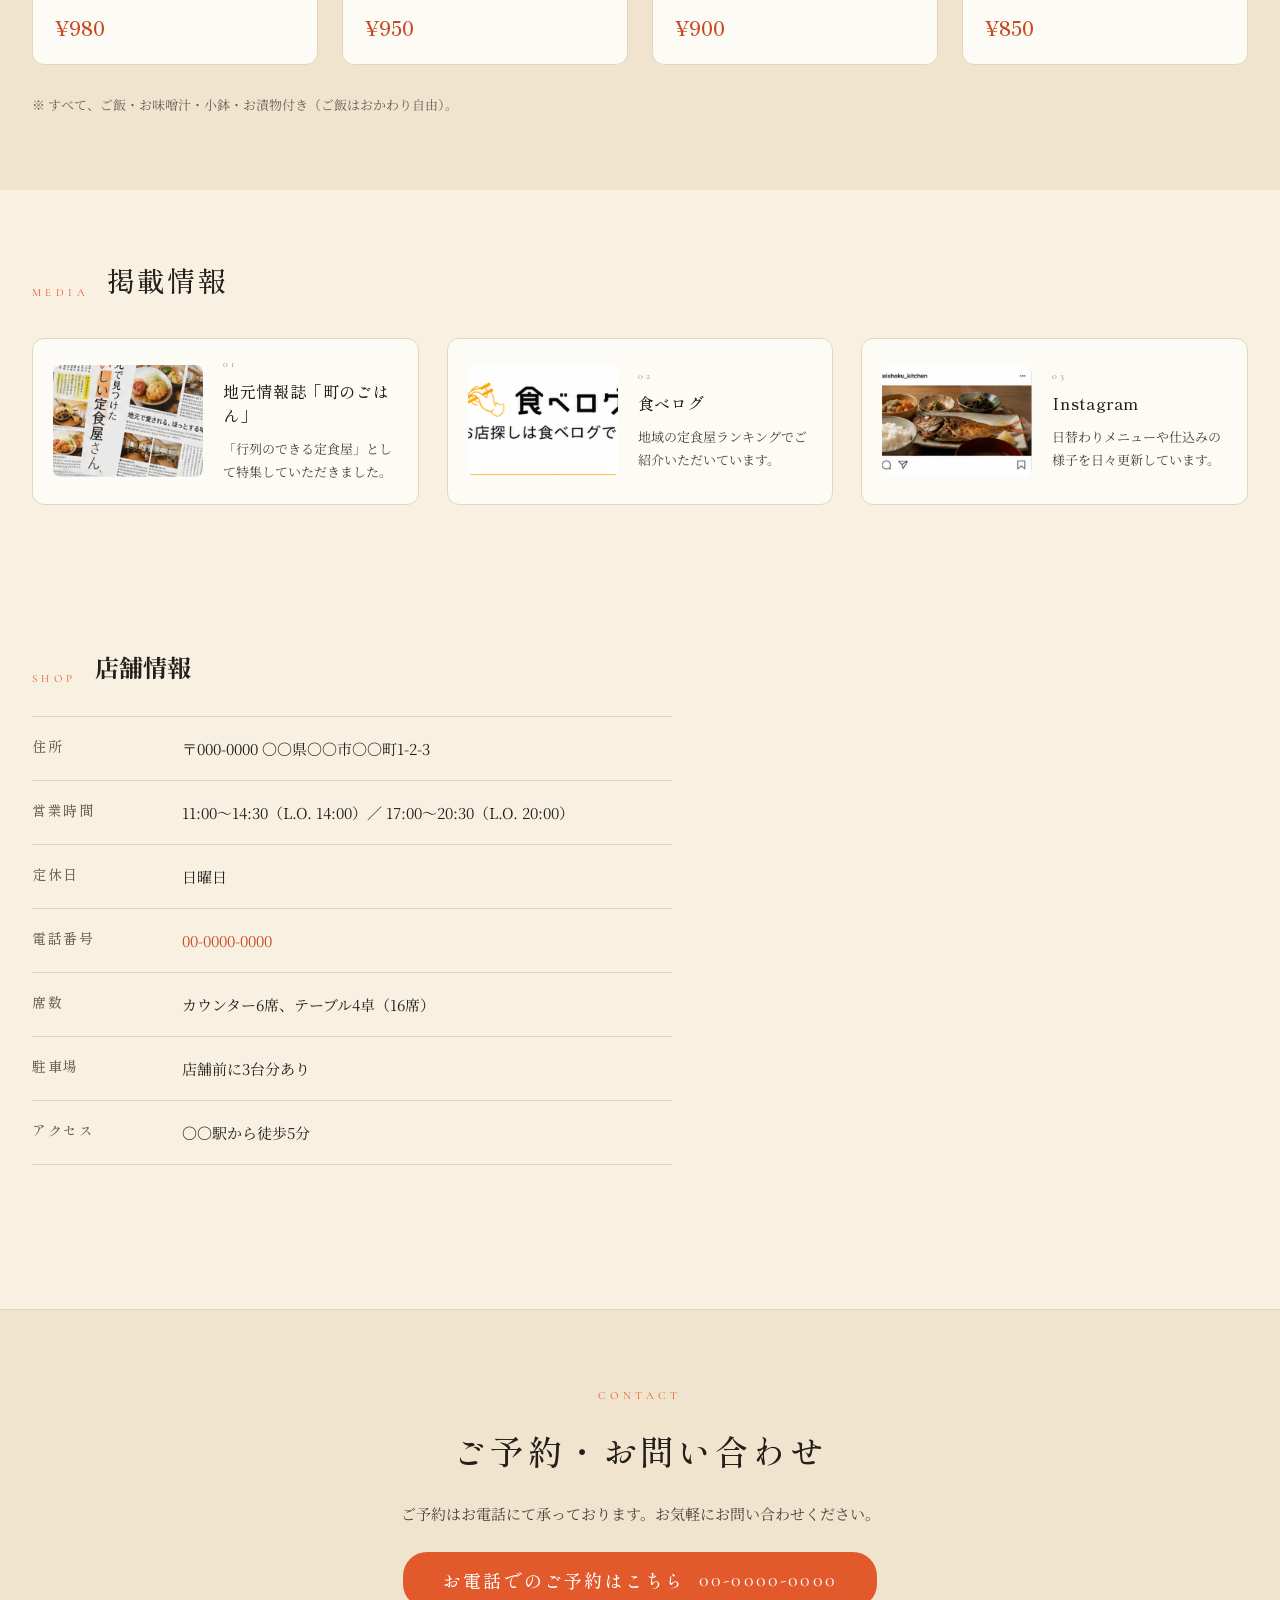
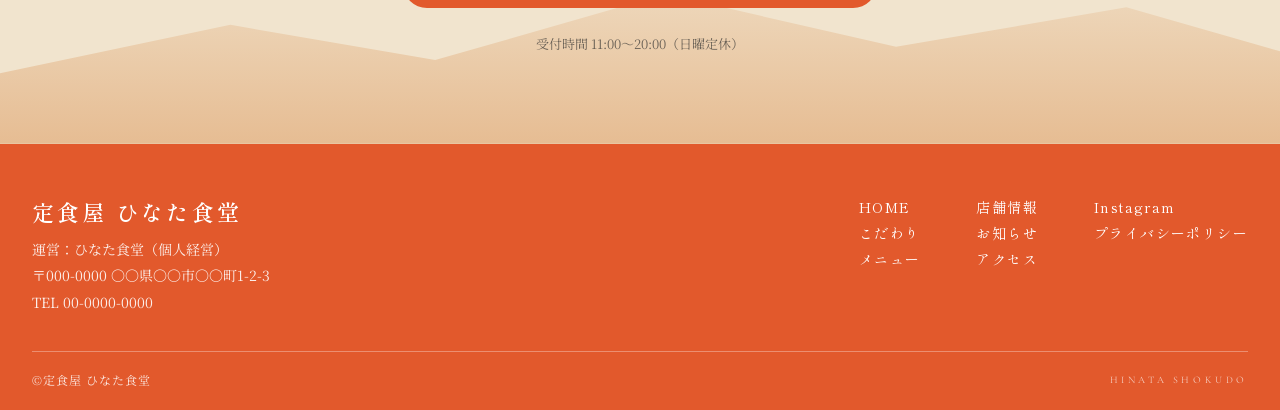
==== commit 10e19e20: "Make the mobile header reserve button reveal the number before calling Tapping the mobile header's "" ====
--- a/index.html
+++ b/index.html
@@ -41,10 +41,19 @@
         <span class="menu-toggle__icon" aria-hidden="true"><span></span><span></span><span></span></span>
         <span class="menu-toggle__label">メニュー</span>
       </button>
-      <a href="tel:00-0000-0000" class="mobile-reserve">
-        <svg class="mobile-reserve__icon" aria-hidden="true" width="18" height="18" viewBox="0 0 24 24" fill="none" stroke="currentColor" stroke-width="1.6" stroke-linecap="round" stroke-linejoin="round"><path d="M6 2v7a2 2 0 0 0 4 0V2M8 9v13M16 2c-1.2 1.6-1.8 3.4-1.8 5.5S14.8 11 16 12v10"/></svg>
-        <span>ご予約</span>
-      </a>
+      <div class="mobile-reserve-wrap">
+        <button type="button" class="mobile-reserve" aria-expanded="false" aria-controls="mobile-reserve-popover">
+          <svg class="mobile-reserve__icon" aria-hidden="true" width="18" height="18" viewBox="0 0 24 24" fill="none" stroke="currentColor" stroke-width="1.6" stroke-linecap="round" stroke-linejoin="round"><path d="M6 2v7a2 2 0 0 0 4 0V2M8 9v13M16 2c-1.2 1.6-1.8 3.4-1.8 5.5S14.8 11 16 12v10"/></svg>
+          <span>ご予約</span>
+        </button>
+        <div id="mobile-reserve-popover" class="mobile-reserve-popover" hidden>
+          <span class="mobile-reserve-popover__label">お電話でのご予約</span>
+          <a href="tel:00-0000-0000">
+            <svg aria-hidden="true" width="16" height="16" viewBox="0 0 24 24" fill="none" stroke="currentColor" stroke-width="1.8" stroke-linecap="round" stroke-linejoin="round"><path d="M22 16.92v3a2 2 0 0 1-2.18 2 19.79 19.79 0 0 1-8.63-3.07 19.5 19.5 0 0 1-6-6 19.79 19.79 0 0 1-3.07-8.67A2 2 0 0 1 4.11 2h3a2 2 0 0 1 2 1.72c.127.96.361 1.903.7 2.81a2 2 0 0 1-.45 2.11L8.09 9.91a16 16 0 0 0 6 6l1.27-1.27a2 2 0 0 1 2.11-.45c.907.339 1.85.573 2.81.7A2 2 0 0 1 22 16.92z"/></svg>
+            <span>00-0000-0000</span>
+          </a>
+        </div>
+      </div>
     </div>
   </div>
   <nav id="mobile-nav" class="mobile-nav" aria-label="モバイルナビゲーション" hidden>
--- a/styles.css
+++ b/styles.css
@@ -57,6 +57,7 @@
 .img-slot img{
   position:absolute;
   inset:0;
+  z-index:1;
   width:100%;
   height:100%;
   object-fit:cover;
@@ -151,14 +152,41 @@
 .menu-toggle[aria-expanded="true"] .menu-toggle__icon span:nth-child(1){transform:translateY(6px) rotate(45deg)}
 .menu-toggle[aria-expanded="true"] .menu-toggle__icon span:nth-child(2){opacity:0}
 .menu-toggle[aria-expanded="true"] .menu-toggle__icon span:nth-child(3){transform:translateY(-6px) rotate(-45deg)}
+.mobile-reserve-wrap{position:relative;height:100%}
 .mobile-reserve{
   display:flex;align-items:center;justify-content:center;gap:10px;
-  height:100%;
+  width:100%;height:100%;border:0;padding:0;
   background:var(--color-primary);
   color:#fff;
   font:500 13.5px/1 var(--font-mincho);letter-spacing:.1em;
+  cursor:pointer;
+  -webkit-tap-highlight-color:transparent;
 }
 .mobile-reserve__icon{color:#fff}
+
+.mobile-reserve-popover{
+  display:none;
+  position:absolute;top:calc(100% + 8px);right:0;
+  z-index:60;
+  min-width:230px;
+  padding:16px;
+  background:var(--color-surface);
+  border:1px solid var(--color-border);
+  border-radius:12px;
+}
+.mobile-reserve-popover:not([hidden]){display:flex;flex-direction:column;align-items:center}
+.mobile-reserve-popover__label{
+  display:block;margin-bottom:10px;
+  font:400 12px/1.6 var(--font-serif);color:var(--color-text-muted);letter-spacing:.04em;
+}
+.mobile-reserve-popover a{
+  display:flex;align-items:center;justify-content:center;gap:10px;
+  width:100%;padding:14px 20px;border-radius:24px;
+  background:var(--color-primary);color:#fff;
+  font:500 16px/1 var(--font-garamond);letter-spacing:.04em;
+  transition:background .15s;
+}
+.mobile-reserve-popover a:hover{background:var(--color-primary-dark);color:#fff}
 
 /* ── Mobile off-canvas nav panel ──────────────────────────────────── */
 .mobile-nav{
@@ -248,6 +276,8 @@
   grid-template-columns:1fr 1fr;
   align-items:center;
   min-height:560px;
+  max-width:1440px;
+  margin:0 auto;
 }
 .home-hero__content{
   padding:88px 56px 80px 32px;
@@ -534,6 +564,20 @@
 .btn-call:hover{background:var(--color-primary-dark);color:#fff}
 .btn-call span{font:400 20px/1 var(--font-garamond)}
 .contact-section__hours{font:400 13px/1.8 var(--font-serif);color:var(--color-text-muted)}
+
+/* ── Plain page title (no photo hero — legal/simple pages) ─────────── */
+.page-intro{padding:64px 32px 0;max-width:1440px;margin:0 auto}
+.page-intro .eyebrow{display:block;margin-bottom:14px}
+.page-intro h1{font:500 clamp(28px,4vw,40px)/1.4 var(--font-mincho);color:var(--color-text);letter-spacing:.08em}
+
+/* ── Prose (long-form text pages) ────────────────────────────────────── */
+.prose{max-width:840px;display:flex;flex-direction:column;gap:20px}
+.prose p{font:400 16px/1.95 var(--font-serif);color:var(--color-text)}
+.prose h2{margin-top:16px;font:500 22px/1.5 var(--font-mincho);color:var(--color-text);letter-spacing:.06em}
+.prose ul{margin:0;padding-left:1.4em;display:flex;flex-direction:column;gap:8px}
+.prose li{font:400 16px/1.9 var(--font-serif);color:var(--color-text)}
+.prose a{text-decoration:underline}
+.prose__updated{font:400 13px/1.8 var(--font-serif);color:var(--color-text-muted);margin-top:12px}
 
 /* ── Footer ───────────────────────────────────────────────────────── */
 .site-footer{
@@ -595,6 +639,7 @@
 
   .page-hero{height:240px}
   .page-hero__content{padding:0 20px 28px;gap:10px}
+  .page-intro{padding:40px 20px 0}
   .page-hero__title{font-size:clamp(26px,7vw,32px)}
   .page-hero .img-slot{justify-content:flex-start;padding-top:22px}
   .page-hero .img-slot__caption{font-size:11px}
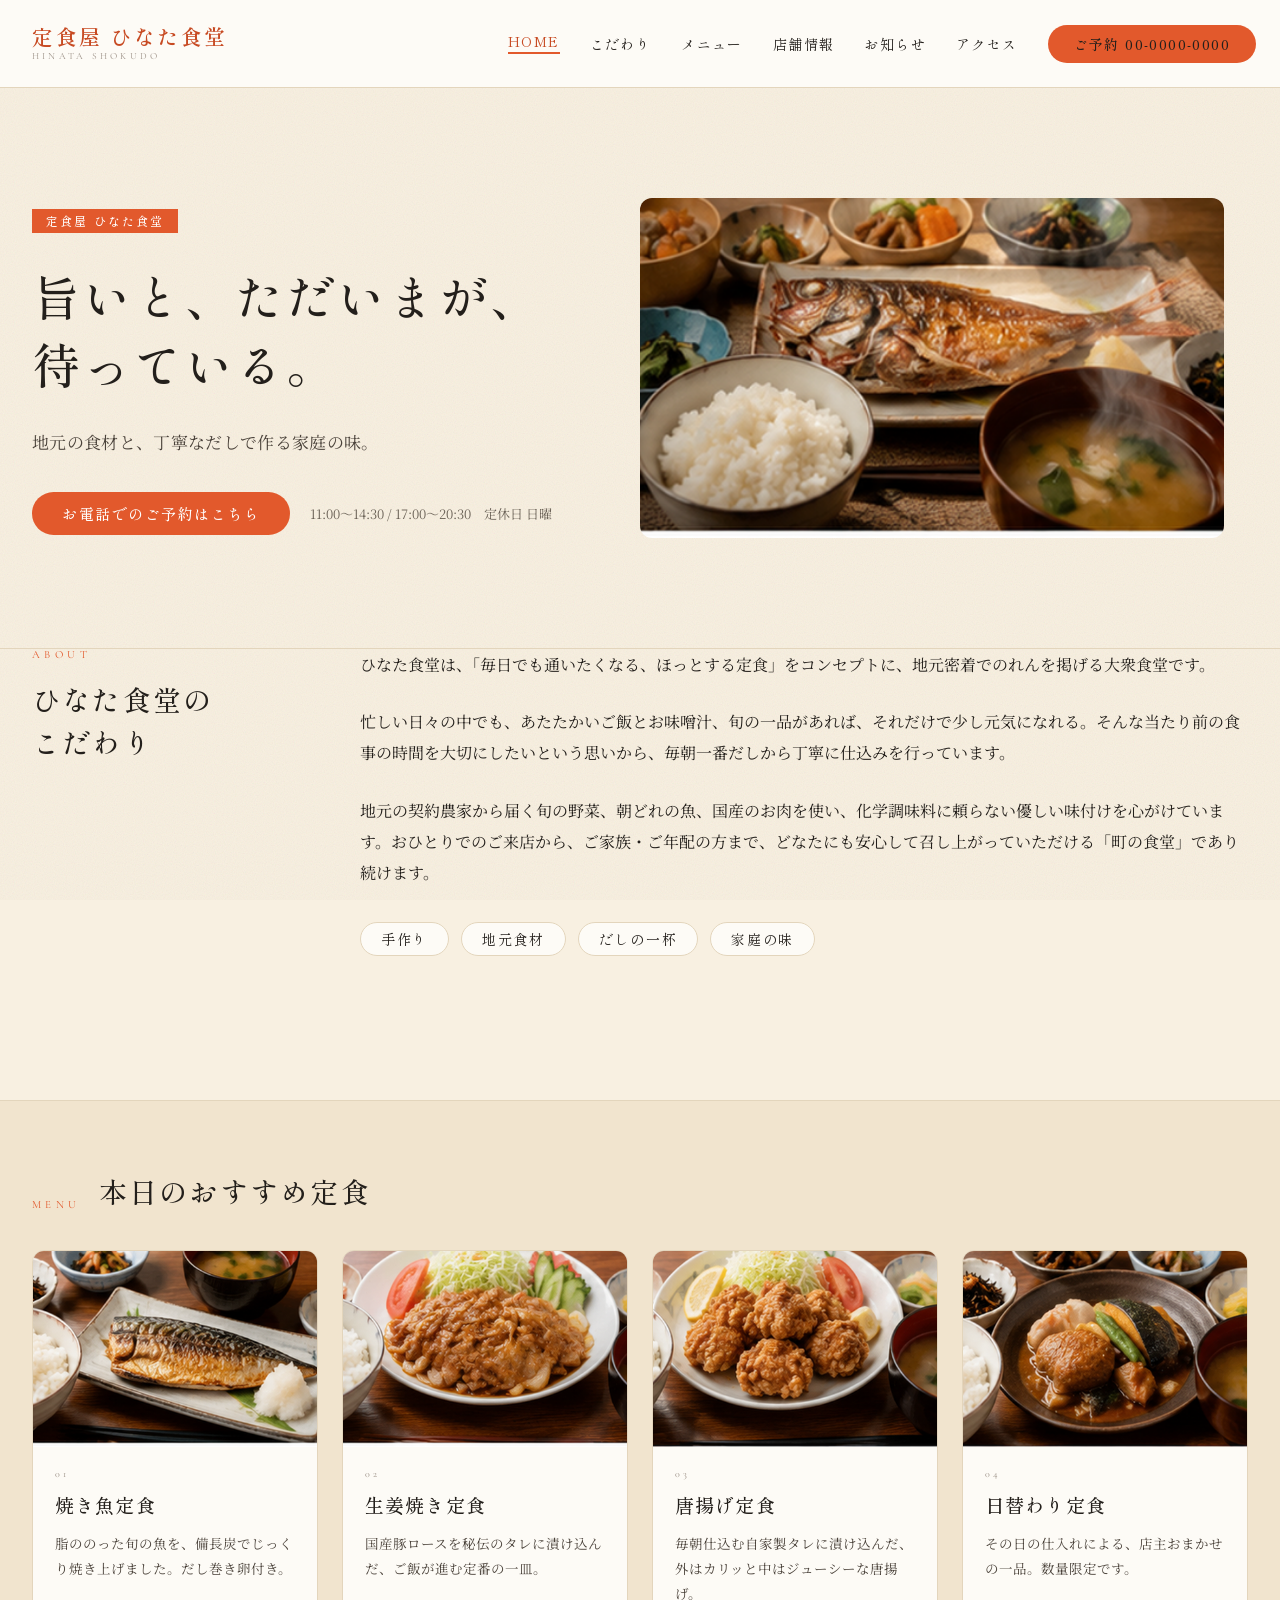
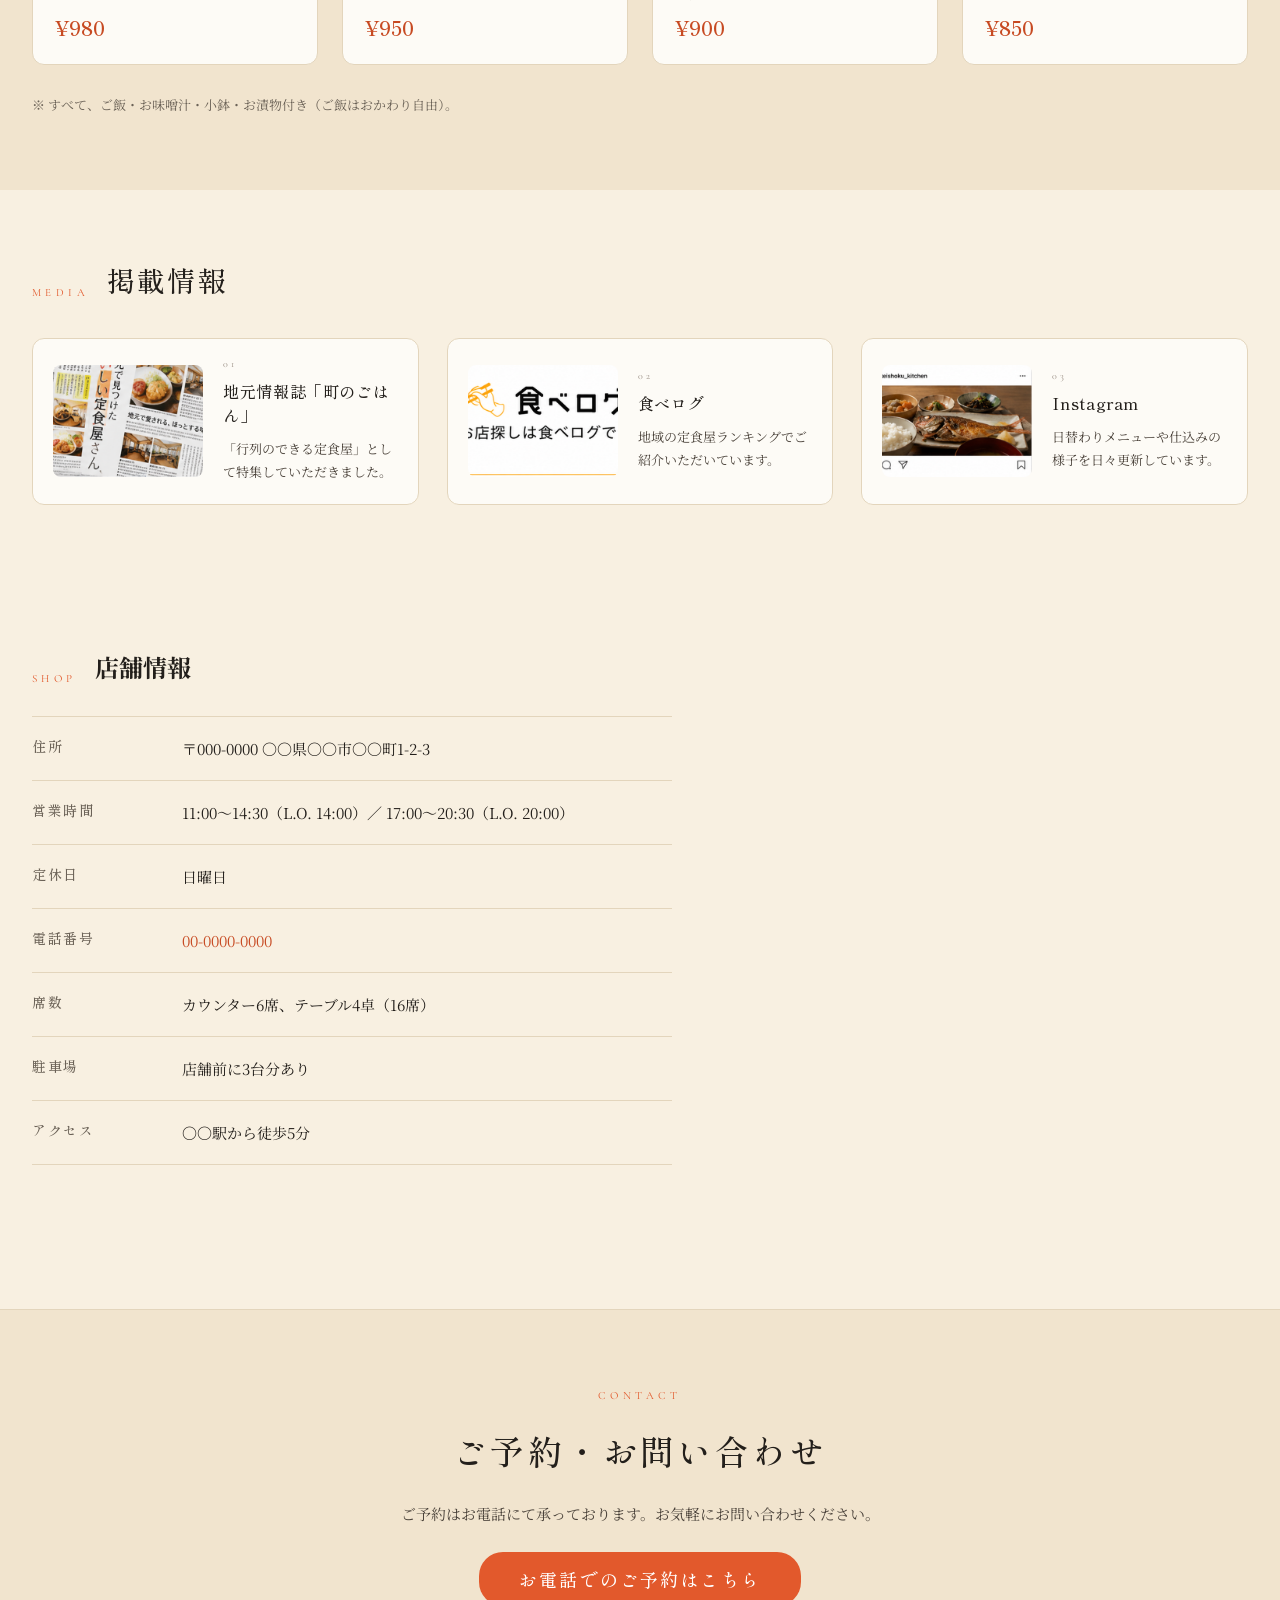
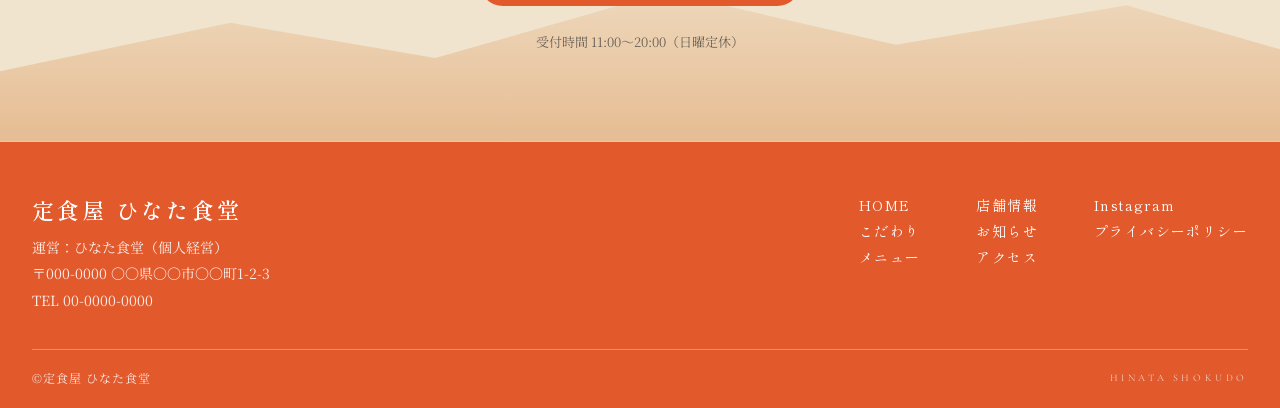
==== commit 8451dbf0: "Apply the reveal-then-call pattern to all "お電話でのご予約はこちら" CTAs Extend the two-step tap flow already u" ====
--- a/index.html
+++ b/index.html
@@ -73,7 +73,16 @@
       <h1 class="home-hero__title">旨いと、ただいまが、<br>待っている。</h1>
       <p class="home-hero__lead">地元の食材と、丁寧なだしで作る家庭の味。</p>
       <div class="home-hero__actions">
-        <a href="tel:00-0000-0000" class="btn-pill">お電話でのご予約はこちら</a>
+        <div class="tel-reveal">
+          <button type="button" class="btn-pill tel-reveal__trigger" aria-expanded="false">お電話でのご予約はこちら</button>
+          <div class="tel-reveal__popover" hidden>
+            <span class="tel-reveal__label">お電話でのご予約</span>
+            <a href="tel:00-0000-0000" class="tel-reveal__link">
+              <svg aria-hidden="true" width="18" height="18" viewBox="0 0 24 24" fill="none" stroke="currentColor" stroke-width="1.8" stroke-linecap="round" stroke-linejoin="round"><path d="M22 16.92v3a2 2 0 0 1-2.18 2 19.79 19.79 0 0 1-8.63-3.07 19.5 19.5 0 0 1-6-6 19.79 19.79 0 0 1-3.07-8.67A2 2 0 0 1 4.11 2h3a2 2 0 0 1 2 1.72c.127.96.361 1.903.7 2.81a2 2 0 0 1-.45 2.11L8.09 9.91a16 16 0 0 0 6 6l1.27-1.27a2 2 0 0 1 2.11-.45c.907.339 1.85.573 2.81.7A2 2 0 0 1 22 16.92z"/></svg>
+              <span>00-0000-0000</span>
+            </a>
+          </div>
+        </div>
         <span class="home-hero__hours">11:00〜14:30 / 17:00〜20:30　定休日 日曜</span>
       </div>
     </div>
@@ -274,7 +283,16 @@
         <span class="eyebrow">CONTACT</span>
         <h2 id="contact-heading">ご予約・お問い合わせ</h2>
         <p>ご予約はお電話にて承っております。お気軽にお問い合わせください。</p>
-        <a href="tel:00-0000-0000" class="btn-call">お電話でのご予約はこちら<span>00-0000-0000</span></a>
+        <div class="tel-reveal">
+          <button type="button" class="btn-call tel-reveal__trigger" aria-expanded="false">お電話でのご予約はこちら</button>
+          <div class="tel-reveal__popover" hidden>
+            <span class="tel-reveal__label">お電話でのご予約</span>
+            <a href="tel:00-0000-0000" class="tel-reveal__link">
+              <svg aria-hidden="true" width="18" height="18" viewBox="0 0 24 24" fill="none" stroke="currentColor" stroke-width="1.8" stroke-linecap="round" stroke-linejoin="round"><path d="M22 16.92v3a2 2 0 0 1-2.18 2 19.79 19.79 0 0 1-8.63-3.07 19.5 19.5 0 0 1-6-6 19.79 19.79 0 0 1-3.07-8.67A2 2 0 0 1 4.11 2h3a2 2 0 0 1 2 1.72c.127.96.361 1.903.7 2.81a2 2 0 0 1-.45 2.11L8.09 9.91a16 16 0 0 0 6 6l1.27-1.27a2 2 0 0 1 2.11-.45c.907.339 1.85.573 2.81.7A2 2 0 0 1 22 16.92z"/></svg>
+              <span>00-0000-0000</span>
+            </a>
+          </div>
+        </div>
         <span class="contact-section__hours">受付時間 11:00〜20:00（日曜定休）</span>
       </div>
     </section>
--- a/styles.css
+++ b/styles.css
@@ -562,8 +562,24 @@
   transition:background .15s;
 }
 .btn-call:hover{background:var(--color-primary-dark);color:#fff}
-.btn-call span{font:400 20px/1 var(--font-garamond)}
 .contact-section__hours{font:400 13px/1.8 var(--font-serif);color:var(--color-text-muted)}
+
+/* ── Tel reveal (click-to-show-number CTAs) ─────────────────────────── */
+.tel-reveal{display:inline-flex;flex-direction:column;align-items:flex-start;gap:14px}
+.contact-section .tel-reveal{align-items:center}
+.tel-reveal__trigger{border:0;cursor:pointer;-webkit-tap-highlight-color:transparent}
+.tel-reveal__popover{display:none;flex-direction:column;align-items:center;gap:10px}
+.tel-reveal__popover:not([hidden]){display:flex}
+.tel-reveal__label{font:400 13px/1.6 var(--font-serif);color:var(--color-text-muted)}
+.tel-reveal__link{
+  display:inline-flex;align-items:center;gap:10px;
+  padding:14px 32px;border-radius:24px;
+  background:var(--color-primary);color:#fff;
+  font:500 18px/1 var(--font-mincho);letter-spacing:.08em;
+  transition:background .15s;
+}
+.tel-reveal__link:hover{background:var(--color-primary-dark);color:#fff}
+.tel-reveal__link span{font:400 18px/1 var(--font-garamond)}
 
 /* ── Plain page title (no photo hero — legal/simple pages) ─────────── */
 .page-intro{padding:64px 32px 0;max-width:1440px;margin:0 auto}
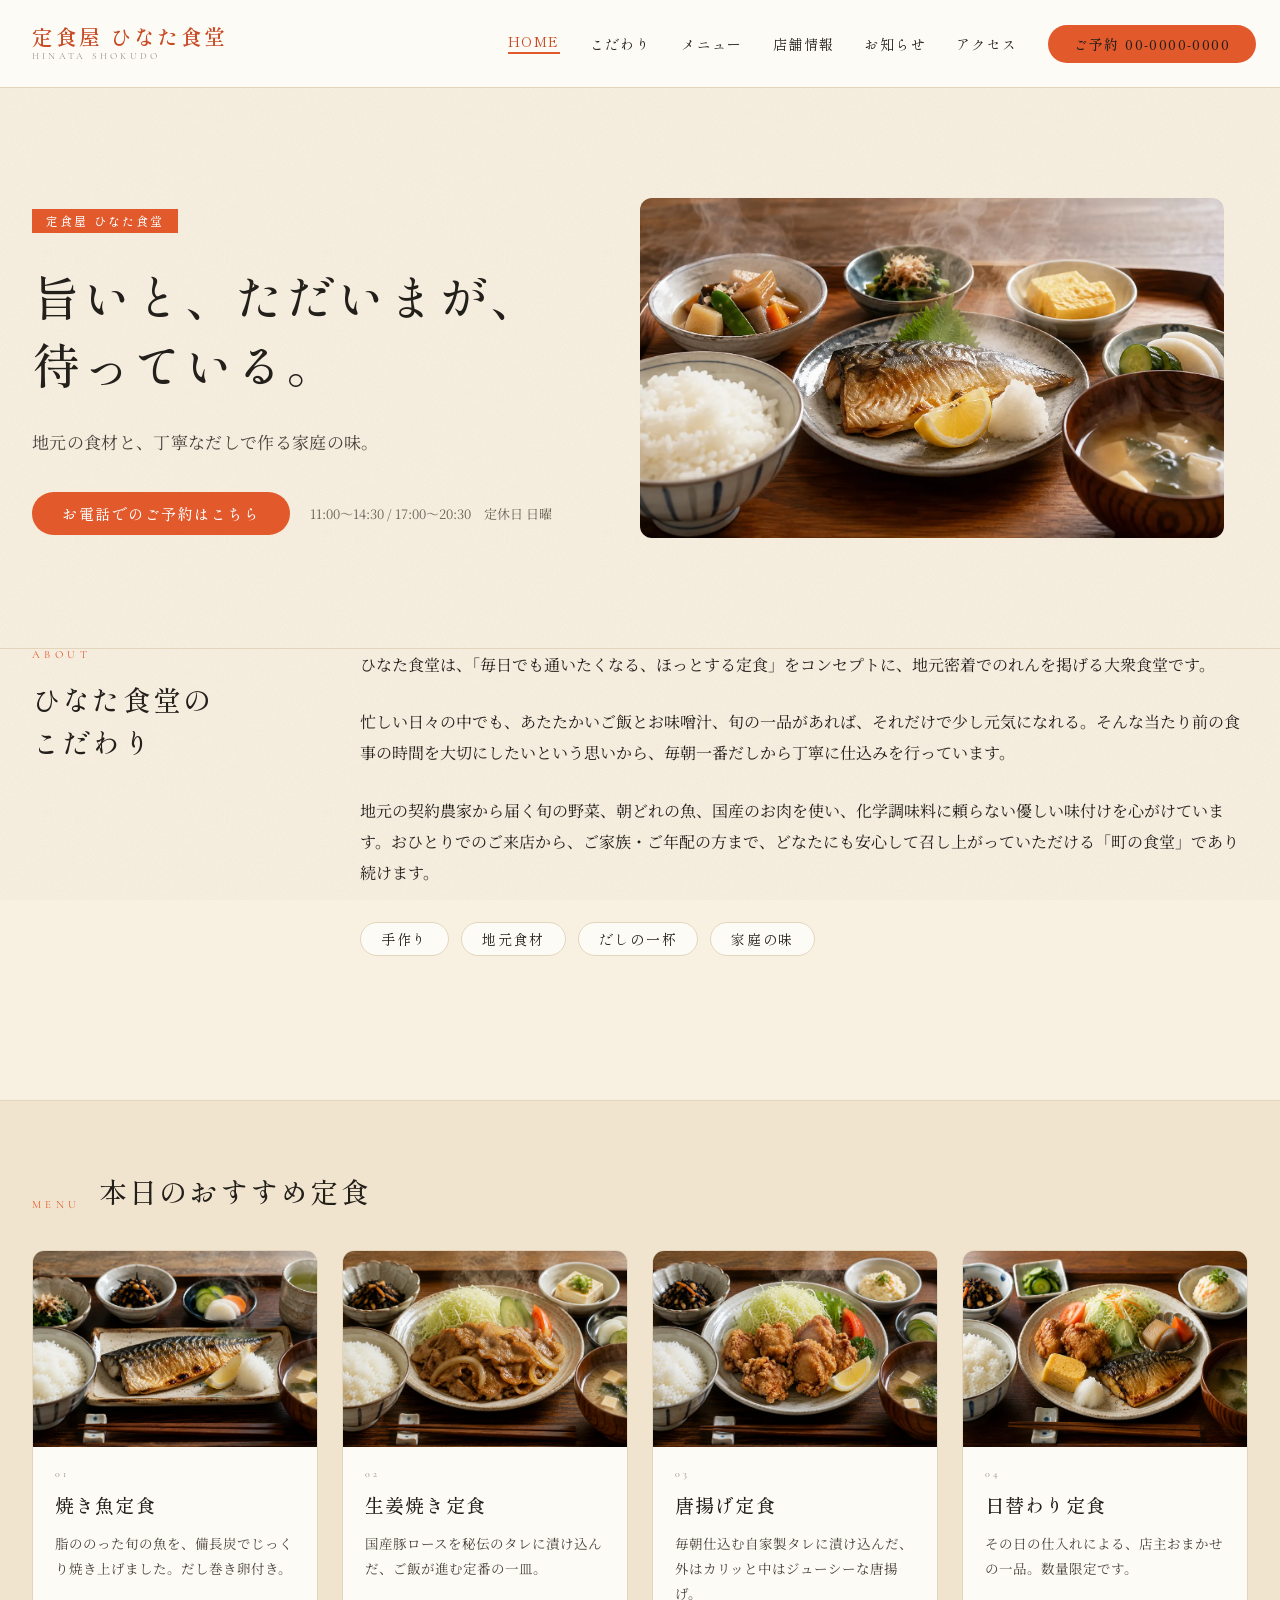
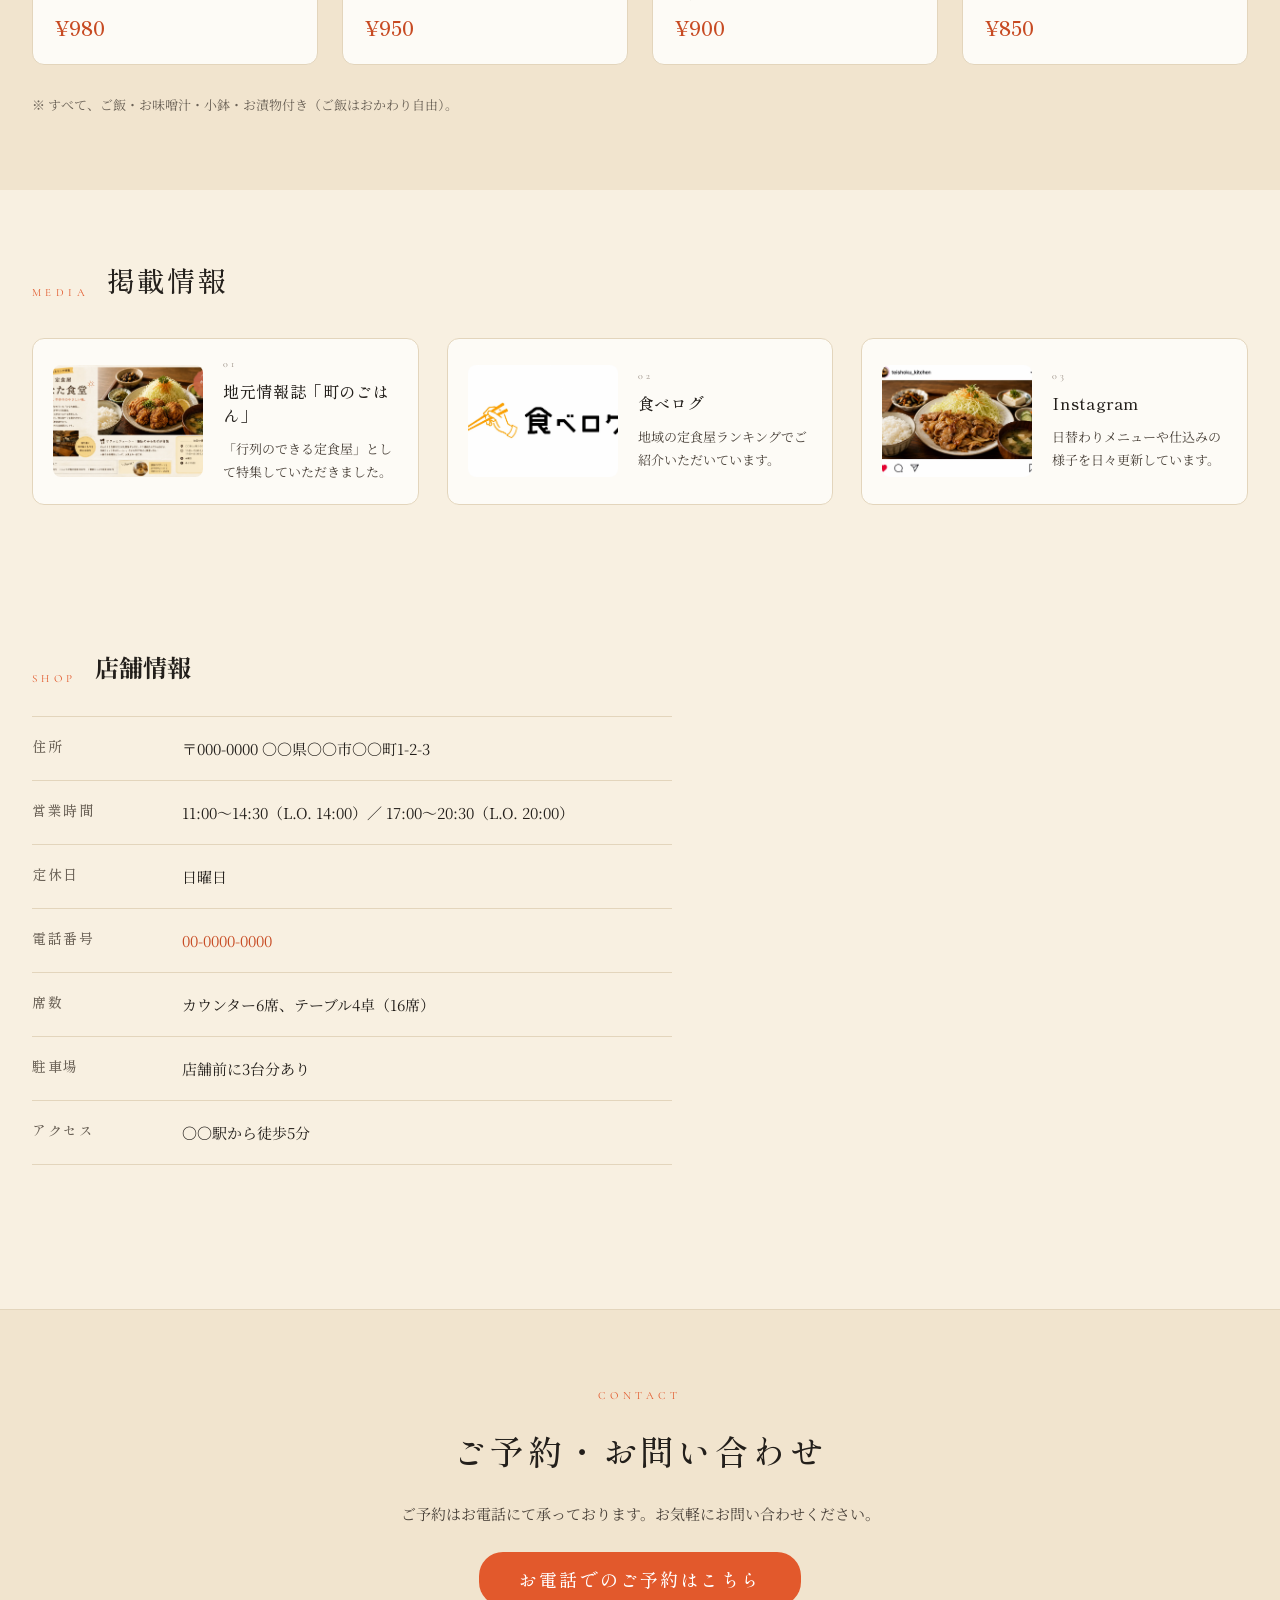
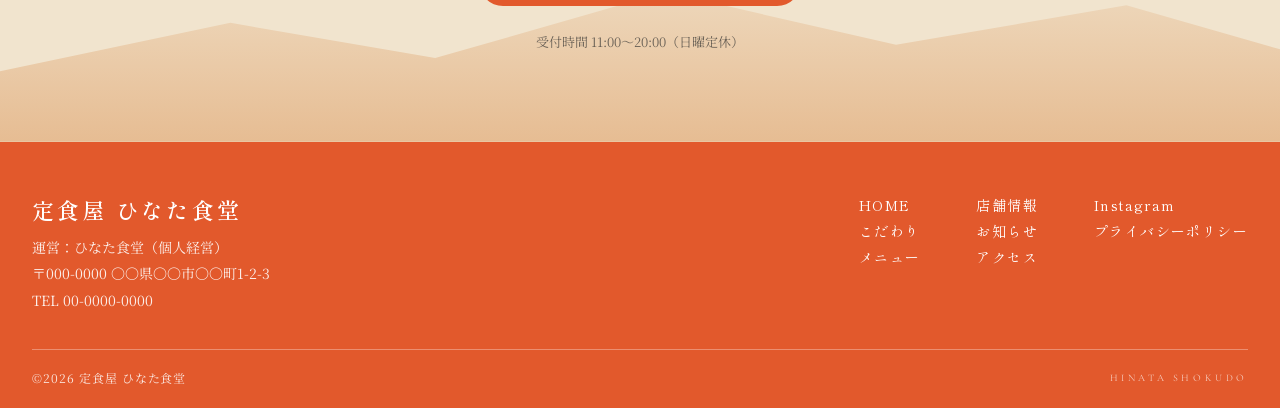
==== commit 26321b66: "Pre-release checklist pass: SEO, OGP, favicon, WebP images, a11y fixes Ran the release checklist aga" ====
--- a/index.html
+++ b/index.html
@@ -3,14 +3,31 @@
 <head>
 <meta charset="utf-8">
 <meta name="viewport" content="width=device-width, initial-scale=1">
+<meta name="robots" content="index,follow">
 <title>定食屋 ひなた食堂 - 毎日食べたい、ほっとする定食</title>
-<meta name="description" content="地元の旬の食材と丁寧に取っただしで作る、昔ながらの家庭料理の定食屋です。焼き魚・生姜焼き・唐揚げなど日替わりの定食をご用意し、ランチからディナーまで地域の皆様に愛される食堂を目指しています。">
+<meta name="description" content="定食屋 ひなた食堂の公式サイトです。地元の契約農家から届く旬の野菜や朝どれの魚、毎朝一番だしから仕込む、昔ながらの家庭料理の定食屋です。焼き魚定食・生姜焼き定食・唐揚げ定食・日替わり定食など、ご飯・お味噌汁・小鉢・お漬物付きの定食を980円からご用意しています。ランチからディナーまで営業し、地域の皆様に愛される町の食堂を目指しています。ご予約・お問い合わせはお電話にて承っております。">
 <meta property="og:title" content="定食屋 ひなた食堂 - 毎日食べたい、ほっとする定食">
-<meta property="og:description" content="地元食材とだしにこだわった、家庭の味の定食屋。今日も元気に営業中です。">
+<meta property="og:description" content="地元食材とだしにこだわった、家庭の味の定食屋。焼き魚・生姜焼き・唐揚げなど日替わりの定食をご用意しています。">
+<link rel="canonical" href="https://hinata-shokudo.example.com/">
+<meta property="og:type" content="website">
+<meta property="og:url" content="https://hinata-shokudo.example.com/">
+<meta property="og:image" content="https://hinata-shokudo.example.com/images/og-home.jpg">
+<meta property="og:image:width" content="1200">
+<meta property="og:image:height" content="630">
+<meta property="og:site_name" content="定食屋 ひなた食堂">
+<meta property="og:locale" content="ja_JP">
+<meta name="twitter:card" content="summary_large_image">
+<meta name="theme-color" content="#E2592C">
+<link rel="icon" href="/favicon.ico" sizes="any">
+<link rel="icon" type="image/png" sizes="32x32" href="/images/favicon-32.png">
+<link rel="icon" type="image/png" sizes="16x16" href="/images/favicon-16.png">
+<link rel="apple-touch-icon" sizes="180x180" href="/images/apple-touch-icon.png">
+<link rel="manifest" href="/site.webmanifest">
 <link rel="preconnect" href="https://fonts.googleapis.com">
 <link rel="preconnect" href="https://fonts.gstatic.com" crossorigin>
 <link href="https://fonts.googleapis.com/css2?family=Shippori+Mincho:wght@400;500;600;700&family=Noto+Serif+JP:wght@300;400;500;600&family=Cormorant+Garamond:ital,wght@0,300;0,400;0,500;1,400&display=swap" rel="stylesheet">
 <link rel="stylesheet" href="styles.css">
+<script type="application/ld+json">{"@context": "https://schema.org", "@type": "Restaurant", "name": "定食屋 ひなた食堂", "url": "https://hinata-shokudo.example.com/", "telephone": "+81-00-0000-0000", "servesCuisine": "定食・和食", "priceRange": "¥¥", "image": "https://hinata-shokudo.example.com/images/hero.webp", "address": {"@type": "PostalAddress", "postalCode": "000-0000", "addressRegion": "〇〇県", "addressLocality": "〇〇市", "streetAddress": "〇〇町1-2-3", "addressCountry": "JP"}, "openingHoursSpecification": [{"@type": "OpeningHoursSpecification", "dayOfWeek": ["Monday", "Tuesday", "Wednesday", "Thursday", "Friday", "Saturday"], "opens": "11:00", "closes": "14:30"}, {"@type": "OpeningHoursSpecification", "dayOfWeek": ["Monday", "Tuesday", "Wednesday", "Thursday", "Friday", "Saturday"], "opens": "17:00", "closes": "20:30"}]}</script>
 </head>
 <body>
 <div class="texture" aria-hidden="true"></div>
@@ -88,7 +105,7 @@
     </div>
     <div class="home-hero__media">
       <div class="img-slot" role="img" aria-label="ヒーロー写真／定食一式・湯気">
-        <img src="images/hero.png" alt="ヒーロー写真／定食一式・湯気" loading="lazy" onerror="this.remove()">
+        <img src="images/hero.webp" alt="ヒーロー写真／定食一式・湯気" fetchpriority="high" onerror="this.remove()">
         <svg width="28" height="28" viewBox="0 0 24 24" fill="none" stroke="currentColor" stroke-width="1.6" stroke-linecap="round" stroke-linejoin="round"><rect x="3" y="3" width="18" height="18" rx="2"/><circle cx="8.5" cy="8.5" r="1.5"/><path d="m21 15-5-5L5 21"/></svg>
         <span class="img-slot__caption">ヒーロー写真／定食一式・湯気</span>
       </div>
@@ -127,7 +144,7 @@
         <article class="promo-card">
           <div class="promo-card__media">
             <div class="img-slot" role="img" aria-label="焼き魚定食の写真">
-              <img src="images/menu-yakizakana.png" alt="焼き魚定食の写真" loading="lazy" onerror="this.remove()">
+              <img src="images/menu-yakizakana.webp" alt="焼き魚定食の写真" loading="lazy" onerror="this.remove()">
               <svg width="24" height="24" viewBox="0 0 24 24" fill="none" stroke="currentColor" stroke-width="1.6" stroke-linecap="round" stroke-linejoin="round"><rect x="3" y="3" width="18" height="18" rx="2"/><circle cx="8.5" cy="8.5" r="1.5"/><path d="m21 15-5-5L5 21"/></svg>
               <span class="img-slot__caption">焼き魚定食の写真</span>
             </div>
@@ -142,7 +159,7 @@
         <article class="promo-card">
           <div class="promo-card__media">
             <div class="img-slot" role="img" aria-label="生姜焼き定食の写真">
-              <img src="images/menu-shogayaki.png" alt="生姜焼き定食の写真" loading="lazy" onerror="this.remove()">
+              <img src="images/menu-shogayaki.webp" alt="生姜焼き定食の写真" loading="lazy" onerror="this.remove()">
               <svg width="24" height="24" viewBox="0 0 24 24" fill="none" stroke="currentColor" stroke-width="1.6" stroke-linecap="round" stroke-linejoin="round"><rect x="3" y="3" width="18" height="18" rx="2"/><circle cx="8.5" cy="8.5" r="1.5"/><path d="m21 15-5-5L5 21"/></svg>
               <span class="img-slot__caption">生姜焼き定食の写真</span>
             </div>
@@ -157,7 +174,7 @@
         <article class="promo-card">
           <div class="promo-card__media">
             <div class="img-slot" role="img" aria-label="唐揚げ定食の写真">
-              <img src="images/menu-karaage.png" alt="唐揚げ定食の写真" loading="lazy" onerror="this.remove()">
+              <img src="images/menu-karaage.webp" alt="唐揚げ定食の写真" loading="lazy" onerror="this.remove()">
               <svg width="24" height="24" viewBox="0 0 24 24" fill="none" stroke="currentColor" stroke-width="1.6" stroke-linecap="round" stroke-linejoin="round"><rect x="3" y="3" width="18" height="18" rx="2"/><circle cx="8.5" cy="8.5" r="1.5"/><path d="m21 15-5-5L5 21"/></svg>
               <span class="img-slot__caption">唐揚げ定食の写真</span>
             </div>
@@ -172,7 +189,7 @@
         <article class="promo-card">
           <div class="promo-card__media">
             <div class="img-slot" role="img" aria-label="日替わり定食の写真">
-              <img src="images/menu-higawari.png" alt="日替わり定食の写真" loading="lazy" onerror="this.remove()">
+              <img src="images/menu-higawari.webp" alt="日替わり定食の写真" loading="lazy" onerror="this.remove()">
               <svg width="24" height="24" viewBox="0 0 24 24" fill="none" stroke="currentColor" stroke-width="1.6" stroke-linecap="round" stroke-linejoin="round"><rect x="3" y="3" width="18" height="18" rx="2"/><circle cx="8.5" cy="8.5" r="1.5"/><path d="m21 15-5-5L5 21"/></svg>
               <span class="img-slot__caption">日替わり定食の写真</span>
             </div>
@@ -199,7 +216,7 @@
         <a href="https://example.com" class="media-card">
           <div class="media-card__thumb">
             <div class="img-slot" role="img" aria-label="誌面カット">
-              <img src="images/media/machi-gohan.png" alt="誌面カット" loading="lazy" onerror="this.remove()">
+              <img src="images/media/machi-gohan.webp" alt="誌面カット" loading="lazy" onerror="this.remove()">
               <svg width="22" height="22" viewBox="0 0 24 24" fill="none" stroke="currentColor" stroke-width="1.6" stroke-linecap="round" stroke-linejoin="round"><rect x="3" y="3" width="18" height="18" rx="2"/><circle cx="8.5" cy="8.5" r="1.5"/><path d="m21 15-5-5L5 21"/></svg>
               <span class="img-slot__caption">誌面カット</span>
             </div>
@@ -213,7 +230,7 @@
         <a href="https://tabelog.com" class="media-card">
           <div class="media-card__thumb">
             <div class="img-slot" role="img" aria-label="ロゴ／バナー">
-              <img src="images/media/tabelog.png" alt="ロゴ／バナー" loading="lazy" onerror="this.remove()">
+              <img src="images/media/tabelog.webp" alt="ロゴ／バナー" loading="lazy" onerror="this.remove()">
               <svg width="22" height="22" viewBox="0 0 24 24" fill="none" stroke="currentColor" stroke-width="1.6" stroke-linecap="round" stroke-linejoin="round"><rect x="3" y="3" width="18" height="18" rx="2"/><circle cx="8.5" cy="8.5" r="1.5"/><path d="m21 15-5-5L5 21"/></svg>
               <span class="img-slot__caption">ロゴ／バナー</span>
             </div>
@@ -224,10 +241,10 @@
             <p class="media-card__desc">地域の定食屋ランキングでご紹介いただいています。</p>
           </div>
         </a>
-        <a href="https://instagram.com" class="media-card">
+        <a href="https://instagram.com/hinata_shokudo" class="media-card">
           <div class="media-card__thumb">
             <div class="img-slot" role="img" aria-label="投稿画像">
-              <img src="images/media/instagram.png" alt="投稿画像" loading="lazy" onerror="this.remove()">
+              <img src="images/media/instagram.webp" alt="投稿画像" loading="lazy" onerror="this.remove()">
               <svg width="22" height="22" viewBox="0 0 24 24" fill="none" stroke="currentColor" stroke-width="1.6" stroke-linecap="round" stroke-linejoin="round"><rect x="3" y="3" width="18" height="18" rx="2"/><circle cx="8.5" cy="8.5" r="1.5"/><path d="m21 15-5-5L5 21"/></svg>
               <span class="img-slot__caption">投稿画像</span>
             </div>
@@ -322,7 +339,7 @@
       </div>
     </div>
     <div class="site-footer__bottom">
-      <span class="site-footer__copyright">©定食屋 ひなた食堂</span>
+      <span class="site-footer__copyright">©2026 定食屋 ひなた食堂</span>
       <span class="site-footer__romaji">HINATA SHOKUDO</span>
     </div>
   </footer>
